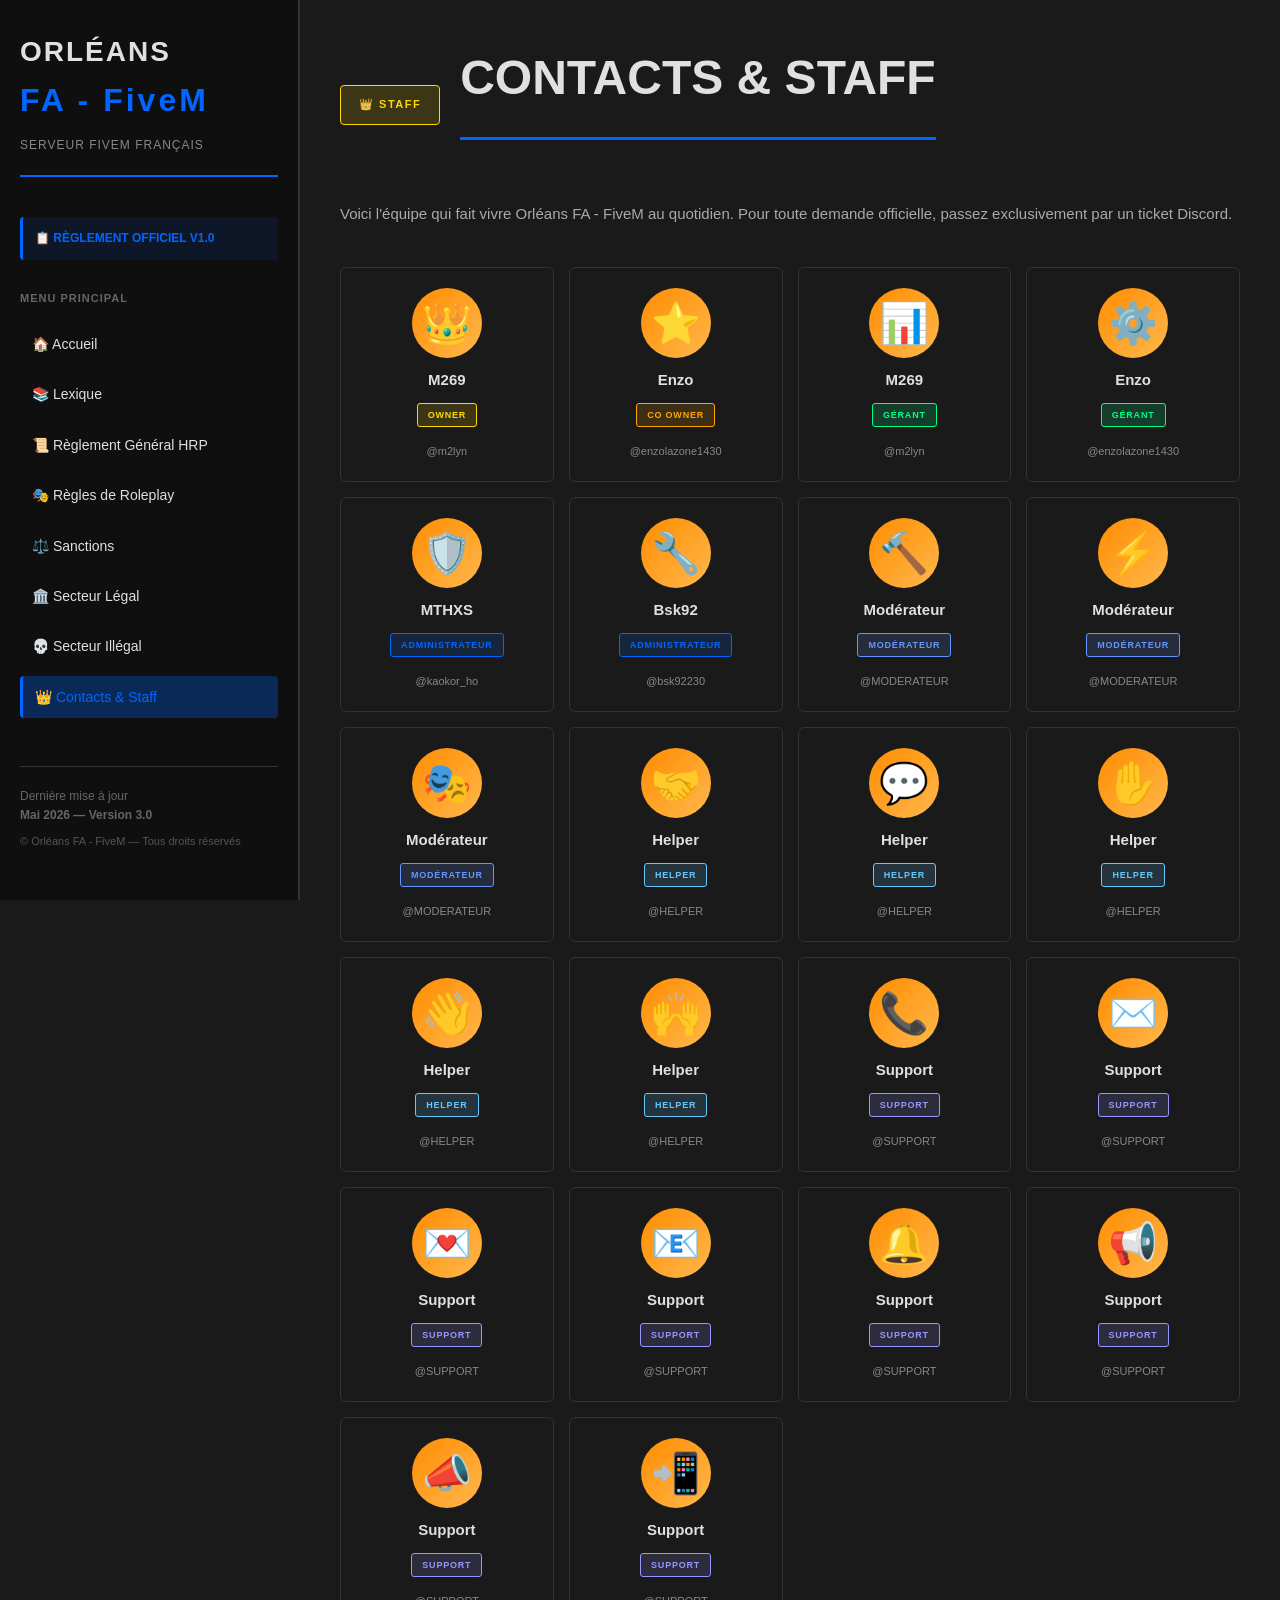
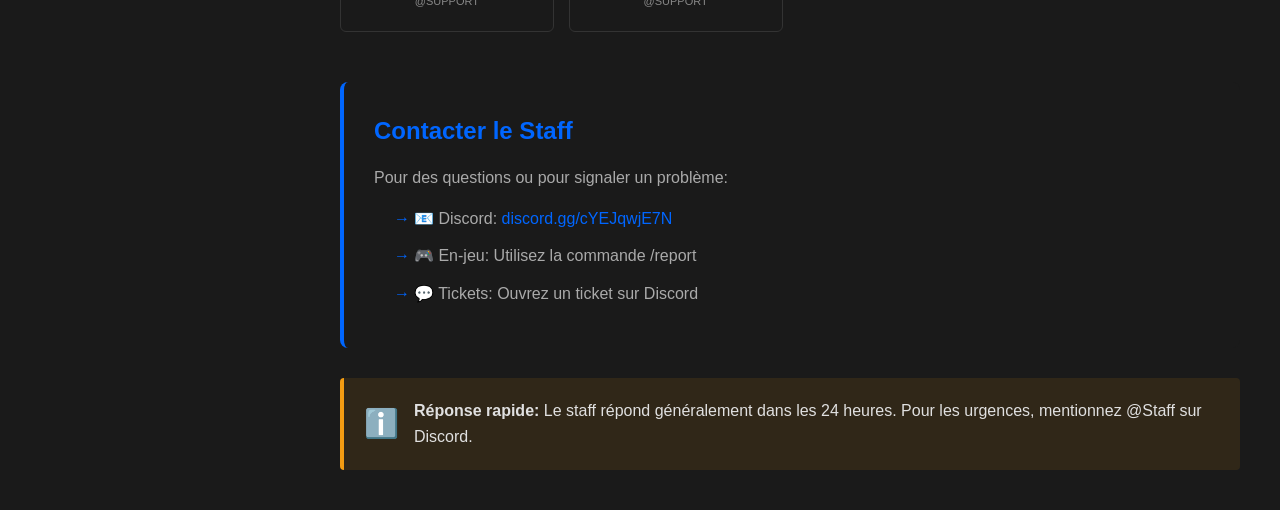
==== pages/contacts-staff.html @ 167b1b42 "Add rotation scroll progress and first-load only animation" ====
<!DOCTYPE html>
<html lang="fr">
<head>
    <meta charset="UTF-8">
    <meta name="viewport" content="width=device-width, initial-scale=1.0">
    <title>Équipe Staff - Orléans FA - FiveM</title>
    <link rel="stylesheet" href="../styles.css">
    <link rel="stylesheet" href="../staff-styles.css">
</head>
<body>
    <div class="loader-container" id="loaderContainer">
        <div class="loader">
            <div class="loader-text">ORLÉANS FA - FIVEM</div>
            <div class="loader-bar"></div>
        </div>
    </div>

    <div class="scroll-progress" id="scrollProgress"></div>

    <div class="container">
        <aside class="sidebar">
            <div class="logo-section">
                <h1>ORLÉANS</h1>
                <h2>FA - FiveM</h2>
                <p class="subtitle">SERVEUR FIVEM FRANÇAIS</p>
            </div>

            <div class="version-info">
                <p class="version-title">📋 RÈGLEMENT OFFICIEL V1.0</p>
            </div>

            <nav class="menu-principal">
                <h3>MENU PRINCIPAL</h3>
                <ul>
                    <li><a href="../index.html" class="nav-link">🏠 Accueil</a></li>
                    <li><a href="lexique.html" class="nav-link">📚 Lexique</a></li>
                    <li><a href="reglement-general.html" class="nav-link">📜 Règlement Général HRP</a></li>
                    <li><a href="regles-roleplay.html" class="nav-link">🎭 Règles de Roleplay</a></li>
                    <li><a href="sanctions.html" class="nav-link">⚖️ Sanctions</a></li>
                    <li><a href="secteur-legal.html" class="nav-link">🏛️ Secteur Légal</a></li>
                    <li><a href="secteur-illegal.html" class="nav-link">💀 Secteur Illégal</a></li>
                    <li><a href="contacts-staff.html" class="nav-link active">👑 Contacts & Staff</a></li>
                </ul>
            </nav>

            <div class="footer-sidebar">
                <p>Dernière mise à jour<br><strong>Mai 2026 — Version 3.0</strong></p>
                <p class="copyright">© Orléans FA - FiveM — Tous droits réservés</p>
            </div>
        </aside>

        <div class="mobile-menu-toggle" id="mobileMenuToggle">
            <span></span>
            <span></span>
            <span></span>
        </div>

        <main class="main-content">
            <div class="page-content staff-page">
                <div class="staff-header">
                    <div class="staff-badge">👑 STAFF</div>
                    <h1 class="page-title">CONTACTS & STAFF</h1>
                </div>

                <p class="staff-intro">Voici l'équipe qui fait vivre Orléans FA - FiveM au quotidien. Pour toute demande officielle, passez exclusivement par un ticket Discord.</p>

                <!-- ALL STAFF GRID -->
                <div class="staff-grid">
                    <!-- OWNER -->
                    <div class="staff-card" data-role="Owner">
                        <div class="staff-card-hover-bar"></div>
                        <div class="staff-avatar">👑</div>
                        <h3 class="staff-name">M269</h3>
                        <div class="staff-role owner">Owner</div>
                        <p class="staff-discord">@m2lyn</p>
                    </div>

                    <!-- CO-OWNER -->
                    <div class="staff-card" data-role="Co Owner">
                        <div class="staff-card-hover-bar"></div>
                        <div class="staff-avatar">⭐</div>
                        <h3 class="staff-name">Enzo</h3>
                        <div class="staff-role co-owner">Co Owner</div>
                        <p class="staff-discord">@enzolazone1430</p>
                    </div>

                    <!-- GÉRANTS -->
                    <div class="staff-card" data-role="Gérant">
                        <div class="staff-card-hover-bar"></div>
                        <div class="staff-avatar">📊</div>
                        <h3 class="staff-name">M269</h3>
                        <div class="staff-role gerant">Gérant</div>
                        <p class="staff-discord">@m2lyn</p>
                    </div>

                    <div class="staff-card" data-role="Gérant">
                        <div class="staff-card-hover-bar"></div>
                        <div class="staff-avatar">⚙️</div>
                        <h3 class="staff-name">Enzo</h3>
                        <div class="staff-role gerant">Gérant</div>
                        <p class="staff-discord">@enzolazone1430</p>
                    </div>

                    <!-- ADMINISTRATEURS -->
                    <div class="staff-card" data-role="Administrateur">
                        <div class="staff-card-hover-bar"></div>
                        <div class="staff-avatar">🛡️</div>
                        <h3 class="staff-name">MTHXS</h3>
                        <div class="staff-role admin">Administrateur</div>
                        <p class="staff-discord">@kaokor_ho</p>
                    </div>

                    <div class="staff-card" data-role="Administrateur">
                        <div class="staff-card-hover-bar"></div>
                        <div class="staff-avatar">🔧</div>
                        <h3 class="staff-name">Bsk92</h3>
                        <div class="staff-role admin">Administrateur</div>
                        <p class="staff-discord">@bsk92230</p>
                    </div>

                    <!-- MODÉRATEURS -->
                    <div class="staff-card" data-role="Modérateur">
                        <div class="staff-card-hover-bar"></div>
                        <div class="staff-avatar">🔨</div>
                        <h3 class="staff-name">Modérateur</h3>
                        <div class="staff-role moderator">Modérateur</div>
                        <p class="staff-discord">@MODERATEUR</p>
                    </div>

                    <div class="staff-card" data-role="Modérateur">
                        <div class="staff-card-hover-bar"></div>
                        <div class="staff-avatar">⚡</div>
                        <h3 class="staff-name">Modérateur</h3>
                        <div class="staff-role moderator">Modérateur</div>
                        <p class="staff-discord">@MODERATEUR</p>
                    </div>

                    <div class="staff-card" data-role="Modérateur">
                        <div class="staff-card-hover-bar"></div>
                        <div class="staff-avatar">🎭</div>
                        <h3 class="staff-name">Modérateur</h3>
                        <div class="staff-role moderator">Modérateur</div>
                        <p class="staff-discord">@MODERATEUR</p>
                    </div>

                    <!-- HELPERS -->
                    <div class="staff-card" data-role="Helper">
                        <div class="staff-card-hover-bar"></div>
                        <div class="staff-avatar">🤝</div>
                        <h3 class="staff-name">Helper</h3>
                        <div class="staff-role helper">Helper</div>
                        <p class="staff-discord">@HELPER</p>
                    </div>

                    <div class="staff-card" data-role="Helper">
                        <div class="staff-card-hover-bar"></div>
                        <div class="staff-avatar">💬</div>
                        <h3 class="staff-name">Helper</h3>
                        <div class="staff-role helper">Helper</div>
                        <p class="staff-discord">@HELPER</p>
                    </div>

                    <div class="staff-card" data-role="Helper">
                        <div class="staff-card-hover-bar"></div>
                        <div class="staff-avatar">✋</div>
                        <h3 class="staff-name">Helper</h3>
                        <div class="staff-role helper">Helper</div>
                        <p class="staff-discord">@HELPER</p>
                    </div>

                    <div class="staff-card" data-role="Helper">
                        <div class="staff-card-hover-bar"></div>
                        <div class="staff-avatar">👋</div>
                        <h3 class="staff-name">Helper</h3>
                        <div class="staff-role helper">Helper</div>
                        <p class="staff-discord">@HELPER</p>
                    </div>

                    <div class="staff-card" data-role="Helper">
                        <div class="staff-card-hover-bar"></div>
                        <div class="staff-avatar">🙌</div>
                        <h3 class="staff-name">Helper</h3>
                        <div class="staff-role helper">Helper</div>
                        <p class="staff-discord">@HELPER</p>
                    </div>

                    <!-- SUPPORT -->
                    <div class="staff-card" data-role="Support">
                        <div class="staff-card-hover-bar"></div>
                        <div class="staff-avatar">📞</div>
                        <h3 class="staff-name">Support</h3>
                        <div class="staff-role support">Support</div>
                        <p class="staff-discord">@SUPPORT</p>
                    </div>

                    <div class="staff-card" data-role="Support">
                        <div class="staff-card-hover-bar"></div>
                        <div class="staff-avatar">✉️</div>
                        <h3 class="staff-name">Support</h3>
                        <div class="staff-role support">Support</div>
                        <p class="staff-discord">@SUPPORT</p>
                    </div>

                    <div class="staff-card" data-role="Support">
                        <div class="staff-card-hover-bar"></div>
                        <div class="staff-avatar">💌</div>
                        <h3 class="staff-name">Support</h3>
                        <div class="staff-role support">Support</div>
                        <p class="staff-discord">@SUPPORT</p>
                    </div>

                    <div class="staff-card" data-role="Support">
                        <div class="staff-card-hover-bar"></div>
                        <div class="staff-avatar">📧</div>
                        <h3 class="staff-name">Support</h3>
                        <div class="staff-role support">Support</div>
                        <p class="staff-discord">@SUPPORT</p>
                    </div>

                    <div class="staff-card" data-role="Support">
                        <div class="staff-card-hover-bar"></div>
                        <div class="staff-avatar">🔔</div>
                        <h3 class="staff-name">Support</h3>
                        <div class="staff-role support">Support</div>
                        <p class="staff-discord">@SUPPORT</p>
                    </div>

                    <div class="staff-card" data-role="Support">
                        <div class="staff-card-hover-bar"></div>
                        <div class="staff-avatar">📢</div>
                        <h3 class="staff-name">Support</h3>
                        <div class="staff-role support">Support</div>
                        <p class="staff-discord">@SUPPORT</p>
                    </div>

                    <div class="staff-card" data-role="Support">
                        <div class="staff-card-hover-bar"></div>
                        <div class="staff-avatar">📣</div>
                        <h3 class="staff-name">Support</h3>
                        <div class="staff-role support">Support</div>
                        <p class="staff-discord">@SUPPORT</p>
                    </div>

                    <div class="staff-card" data-role="Support">
                        <div class="staff-card-hover-bar"></div>
                        <div class="staff-avatar">📲</div>
                        <h3 class="staff-name">Support</h3>
                        <div class="staff-role support">Support</div>
                        <p class="staff-discord">@SUPPORT</p>
                    </div>
                </div>

                <!-- CONTACT INFO -->
                <div class="contact-section">
                    <h2>Contacter le Staff</h2>
                    <p>Pour des questions ou pour signaler un problème:</p>
                    <ul>
                        <li>📧 Discord: <a href="https://discord.gg/cYEJqwjE7N" target="_blank" style="color: #0066FF; text-decoration: none;">discord.gg/cYEJqwjE7N</a></li>
                        <li>🎮 En-jeu: Utilisez la commande /report</li>
                        <li>💬 Tickets: Ouvrez un ticket sur Discord</li>
                    </ul>
                </div>

                <div class="alert-banner">
                    <span class="alert-icon">ℹ️</span>
                    <p><strong>Réponse rapide:</strong> Le staff répond généralement dans les 24 heures. Pour les urgences, mentionnez @Staff sur Discord.</p>
                </div>
            </div>
        </main>
    </div>

    <script src="../script.js"></script>
    <script src="../staff-script.js"></script>
</body>
</html>
---- styles.css ----
* {
    margin: 0;
    padding: 0;
    box-sizing: border-box;
}

:root {
    --primary-color: #0066FF;
    --secondary-color: #1a1a1a;
    --text-light: #e0e0e0;
    --text-dark: #1a1a1a;
    --accent-color: #0080FF;
    --border-color: #333;
    --success: #27ae60;
    --danger: #e74c3c;
    --warning: #f39c12;
}

body {
    font-family: 'Segoe UI', Tahoma, Geneva, Verdana, sans-serif;
    background-color: var(--secondary-color);
    color: var(--text-light);
    line-height: 1.6;
}

/* === LOADER SCREEN === */
.loader-container {
    position: fixed;
    top: 0;
    left: 0;
    width: 100%;
    height: 100%;
    background: linear-gradient(135deg, #0f0f0f 0%, #1a1a1a 100%);
    display: flex;
    justify-content: center;
    align-items: center;
    z-index: 9999;
    animation: fadeOut 0.5s ease-in-out 2.5s forwards;
    padding: 20px;
}

@keyframes fadeOut {
    from {
        opacity: 1;
        visibility: visible;
    }
    to {
        opacity: 0;
        visibility: hidden;
    }
}

.loader {
    text-align: center;
    max-width: 90vw;
}

.loader-text {
    font-size: clamp(32px, 8vw, 48px);
    font-weight: 900;
    letter-spacing: 3px;
    margin-bottom: 30px;
    background: linear-gradient(90deg, #0066FF, #0080FF);
    -webkit-background-clip: text;
    -webkit-text-fill-color: transparent;
    background-clip: text;
    animation: pulse 1.5s ease-in-out infinite;
}

@keyframes pulse {
    0%, 100% {
        opacity: 1;
        transform: scale(1);
    }
    50% {
        opacity: 0.8;
        transform: scale(1.05);
    }
}

.loader-bar {
    width: 80vw;
    max-width: 300px;
    height: 4px;
    background-color: #333;
    border-radius: 2px;
    overflow: hidden;
    margin: 0 auto;
}

.loader-bar::after {
    content: '';
    display: block;
    height: 100%;
    background: linear-gradient(90deg, transparent, #0066FF, transparent);
    width: 100%;
    animation: loading 2s infinite;
}

@keyframes loading {
    0% {
        transform: translateX(-100%);
    }
    100% {
        transform: translateX(100%);
    }
}

/* === SCROLL PROGRESS BAR TOP LEFT === */
.scroll-progress {
    position: fixed;
    top: 0;
    left: 0;
    width: 0%;
    height: 4px;
    background: linear-gradient(90deg, #0066FF, #0080FF);
    z-index: 9998;
    transition: width 0.1s ease-out;
}

/* Layout Principal */
.container {
    display: flex;
    min-height: 100vh;
}

/* Mobile Menu Toggle */
.mobile-menu-toggle {
    display: none;
    flex-direction: column;
    justify-content: center;
    align-items: center;
    position: fixed;
    top: 20px;
    right: 20px;
    width: 45px;
    height: 45px;
    background-color: rgba(0, 102, 255, 0.15);
    border: 2px solid #0066FF;
    border-radius: 6px;
    cursor: pointer;
    z-index: 150;
    gap: 6px;
}

.mobile-menu-toggle span {
    width: 20px;
    height: 2px;
    background-color: #0066FF;
    border-radius: 1px;
    transition: all 0.3s ease;
    position: absolute;
}

.mobile-menu-toggle span:nth-child(1) {
    top: 12px;
}

.mobile-menu-toggle span:nth-child(2) {
    top: 21px;
}

.mobile-menu-toggle span:nth-child(3) {
    top: 30px;
}

/* État normal - 3 traits */
.mobile-menu-toggle:not(.active) span:nth-child(1) {
    width: 20px;
    transform: rotate(0deg);
    opacity: 1;
}

.mobile-menu-toggle:not(.active) span:nth-child(2) {
    width: 20px;
    transform: rotate(0deg);
    opacity: 1;
}

.mobile-menu-toggle:not(.active) span:nth-child(3) {
    width: 20px;
    transform: rotate(0deg);
    opacity: 1;
}

/* État actif - Croix (X) */
.mobile-menu-toggle.active span:nth-child(1) {
    width: 24px;
    transform: rotate(45deg) translate(0, 8px);
    top: 50%;
    left: 50%;
    margin-left: -12px;
    margin-top: -1px;
}

.mobile-menu-toggle.active span:nth-child(2) {
    opacity: 0;
    width: 0;
}

.mobile-menu-toggle.active span:nth-child(3) {
    width: 24px;
    transform: rotate(-45deg) translate(0, -8px);
    top: 50%;
    left: 50%;
    margin-left: -12px;
    margin-top: -1px;
}

/* Sidebar */
.sidebar {
    width: 300px;
    background-color: #0f0f0f;
    padding: 30px 20px;
    border-right: 2px solid var(--border-color);
    position: fixed;
    height: 100vh;
    overflow-y: auto;
    z-index: 100;
}

.logo-section {
    margin-bottom: 40px;
    padding-bottom: 20px;
    border-bottom: 2px solid var(--primary-color);
}

.logo-section h1 {
    font-size: 28px;
    color: var(--text-light);
    letter-spacing: 2px;
    font-weight: 700;
}

.logo-section h2 {
    font-size: 32px;
    color: var(--primary-color);
    letter-spacing: 3px;
    font-weight: 900;
    margin-bottom: 10px;
}

.subtitle {
    font-size: 12px;
    color: #888;
    letter-spacing: 1px;
    text-transform: uppercase;
}

.version-info {
    background-color: rgba(0, 102, 255, 0.1);
    padding: 12px;
    border-left: 3px solid var(--primary-color);
    margin-bottom: 30px;
    border-radius: 4px;
}

.version-title {
    font-size: 12px;
    color: var(--primary-color);
    font-weight: 600;
}

.menu-principal h3 {
    font-size: 11px;
    color: #666;
    letter-spacing: 1px;
    text-transform: uppercase;
    margin-bottom: 15px;
    margin-top: 30px;
}

.menu-principal ul {
    list-style: none;
    display: grid;
    grid-auto-flow: row;
}

.menu-principal li {
    margin-bottom: 8px;
    display: grid;
}

/* Force l'ordre du menu - Solution définitive */
.menu-principal li:nth-child(1) { order: 1; }  /* Accueil */
.menu-principal li:nth-child(2) { order: 2; }  /* Lexique */
.menu-principal li:nth-child(3) { order: 3; }  /* Règlement Général */
.menu-principal li:nth-child(4) { order: 4; }  /* Règles de Roleplay */
.menu-principal li:nth-child(5) { order: 5; }  /* Sanctions */
.menu-principal li:nth-child(6) { order: 6; }  /* Secteur Légal */
.menu-principal li:nth-child(7) { order: 7; }  /* Secteur Illégal */
.menu-principal li:nth-child(8) { order: 8; }  /* Contacts & Staff */

.nav-link {
    display: flex;
    align-items: center;
    padding: 10px 12px;
    color: var(--text-light);
    text-decoration: none;
    border-radius: 4px;
    transition: all 0.3s ease;
    font-size: 14px;
}

.nav-link:hover {
    background-color: rgba(0, 102, 255, 0.2);
    color: var(--primary-color);
    padding-left: 16px;
}

.nav-link.active {
    background-color: rgba(0, 102, 255, 0.3);
    color: var(--primary-color);
    border-left: 3px solid var(--primary-color);
    padding-left: 12px;
}

.footer-sidebar {
    margin-top: 40px;
    padding-top: 20px;
    border-top: 1px solid var(--border-color);
    font-size: 12px;
    color: #666;
}

.footer-sidebar p {
    margin-bottom: 8px;
}

.copyright {
    font-size: 11px;
    color: #555;
}

/* Main Content */
.main-content {
    margin-left: 300px;
    flex: 1;
    padding: 0;
}

/* Header Banner */
.header-banner {
    background: linear-gradient(135deg, #0f0f0f 0%, #1a1a1a 100%);
    border-bottom: 2px solid var(--primary-color);
    padding: 60px 40px;
    position: relative;
    overflow: hidden;
}

.header-banner::before {
    content: '';
    position: absolute;
    top: 0;
    left: 0;
    right: 0;
    bottom: 0;
    background: radial-gradient(circle at 20% 50%, rgba(0, 102, 255, 0.1) 0%, transparent 50%);
    pointer-events: none;
}

.banner-content {
    position: relative;
    z-index: 1;
}

.banner-subtitle {
    color: var(--primary-color);
    font-size: 14px;
    letter-spacing: 2px;
    text-transform: uppercase;
    margin-bottom: 15px;
    font-weight: 600;
}

.banner-title {
    font-size: 64px;
    font-weight: 900;
    color: var(--text-light);
    letter-spacing: 3px;
    line-height: 1.1;
    margin-bottom: 40px;
}

.banner-title .highlight {
    color: var(--primary-color);
    display: block;
}

.stats {
    display: grid;
    grid-template-columns: repeat(4, 1fr);
    gap: 20px;
    margin-top: 30px;
}

.stat-box {
    background-color: rgba(0, 102, 255, 0.1);
    padding: 20px;
    border-left: 3px solid var(--primary-color);
    border-radius: 4px;
    text-align: center;
}

.stat-number {
    display: block;
    font-size: 32px;
    font-weight: 900;
    color: var(--primary-color);
    margin-bottom: 8px;
}

.stat-label {
    display: block;
    font-size: 12px;
    color: #888;
    letter-spacing: 1px;
    text-transform: uppercase;
}

/* Welcome Section */
.welcome-section {
    padding: 40px;
    background-color: #1a1a1a;
}

.welcome-section h2 {
    font-size: 28px;
    margin-bottom: 20px;
    color: var(--text-light);
}

.welcome-section p {
    font-size: 16px;
    color: #aaa;
    margin-bottom: 20px;
    line-height: 1.8;
}

.alert-banner {
    background-color: rgba(243, 156, 18, 0.1);
    border-left: 4px solid var(--warning);
    padding: 20px;
    border-radius: 4px;
    display: flex;
    align-items: center;
    gap: 15px;
}

.alert-icon {
    font-size: 28px;
}

.alert-banner p {
    margin: 0;
}

/* Quick Access Cards */
.quick-access {
    padding: 40px;
    background-color: #0f0f0f;
}

.quick-access h2 {
    font-size: 28px;
    margin-bottom: 30px;
    color: var(--text-light);
}

.quick-cards {
    display: grid;
    grid-template-columns: repeat(auto-fit, minmax(250px, 1fr));
    gap: 20px;
}

.quick-card {
    background-color: #1a1a1a;
    border: 2px solid var(--border-color);
    padding: 30px;
    border-radius: 8px;
    text-decoration: none;
    transition: all 0.3s ease;
    text-align: center;
}

.quick-card:hover {
    background-color: #252525;
    border-color: var(--primary-color);
    transform: translateY(-5px);
}

.card-icon {
    font-size: 48px;
    display: block;
    margin-bottom: 15px;
}

.quick-card h3 {
    font-size: 18px;
    margin-bottom: 10px;
    color: var(--text-light);
}

.quick-card p {
    font-size: 14px;
    color: #888;
}

/* Pages générales */
.page-content {
    padding: 40px;
}

.page-title {
    font-size: 48px;
    margin-bottom: 30px;
    color: var(--text-light);
    border-bottom: 3px solid var(--primary-color);
    padding-bottom: 20px;
}

.section {
    margin-bottom: 40px;
    background-color: #1a1a1a;
    padding: 30px;
    border-radius: 8px;
    border-left: 4px solid var(--primary-color);
}

.section h3 {
    font-size: 22px;
    color: var(--primary-color);
    margin-bottom: 15px;
}

.section p {
    color: #aaa;
    line-height: 1.8;
    margin-bottom: 15px;
}

.section ul {
    list-style: none;
    padding-left: 20px;
}

.section li {
    margin-bottom: 12px;
    color: #aaa;
    padding-left: 20px;
    position: relative;
}

.section li::before {
    content: '→';
    position: absolute;
    left: 0;
    color: var(--primary-color);
    font-weight: bold;
}

/* === ARTICLE CARDS GRID === */
.articles-grid {
    display: grid;
    grid-template-columns: repeat(3, 1fr);
    gap: 20px;
    margin-bottom: 40px;
}

.article-card {
    background-color: #0f0f0f;
    border: 2px solid #333;
    border-left: 4px solid var(--primary-color);
    padding: 25px;
    border-radius: 6px;
    transition: all 0.3s ease;
    position: relative;
    overflow: hidden;
}

.article-card:hover {
    border-color: var(--primary-color);
    box-shadow: 0 0 20px rgba(0, 102, 255, 0.2);
    transform: translateY(-3px);
}

.article-label {
    font-size: 11px;
    color: var(--primary-color);
    letter-spacing: 1.5px;
    text-transform: uppercase;
    font-weight: 700;
    margin-bottom: 12px;
}

.article-title {
    font-size: 18px;
    font-weight: 700;
    color: var(--text-light);
    margin-bottom: 15px;
    line-height: 1.4;
}

.article-content {
    font-size: 14px;
    color: #aaa;
    line-height: 1.7;
    margin-bottom: 20px;
}

.article-list {
    list-style: none;
    padding-left: 20px;
}

.article-list li {
    margin-bottom: 10px;
    color: #999;
    font-size: 13px;
    padding-left: 15px;
    position: relative;
}

.article-list li::before {
    content: '•';
    position: absolute;
    left: 0;
    color: var(--primary-color);
    font-weight: bold;
}

.article-tag {
    display: inline-block;
    padding: 6px 12px;
    background-color: rgba(231, 76, 60, 0.15);
    color: #e74c3c;
    border-radius: 3px;
    font-size: 11px;
    font-weight: 700;
    text-transform: uppercase;
    letter-spacing: 0.8px;
    margin-top: 5px;
}

.article-tag.warning {
    background-color: rgba(243, 156, 18, 0.15);
    color: #f39c12;
}

.article-tag.success {
    background-color: rgba(39, 174, 96, 0.15);
    color: #27ae60;
}

/* === LEXIQUE STYLES === */
.lexique-container {
    display: grid;
    grid-template-columns: 250px 1fr;
    gap: 30px;
    margin-bottom: 40px;
}

.lexique-sidebar {
    background-color: #1a1a1a;
    border: 1px solid #333;
    border-radius: 8px;
    padding: 20px;
    height: fit-content;
    position: sticky;
    top: 20px;
}

.lexique-sidebar h3 {
    font-size: 16px;
    color: #0066FF;
    margin-bottom: 15px;
    text-transform: uppercase;
    letter-spacing: 1px;
}

.lexique-sidebar ul {
    list-style: none;
}

.lexique-sidebar li {
    margin-bottom: 10px;
}

.lexique-sidebar button {
    width: 100%;
    text-align: left;
    background: none;
    border: none;
    padding: 10px;
    color: #aaa;
    cursor: pointer;
    border-radius: 4px;
    font-size: 14px;
    transition: all 0.3s ease;
}

.lexique-sidebar button:hover,
.lexique-sidebar button.active {
    background-color: rgba(0, 102, 255, 0.2);
    color: #0066FF;
}

.lexique-content {
    display: grid;
    gap: 30px;
}

.lexique-section {
    display: none;
    animation: fadeIn 0.3s ease;
}

.lexique-section.active {
    display: block;
}

@keyframes fadeIn {
    from {
        opacity: 0;
        transform: translateY(10px);
    }
    to {
        opacity: 1;
        transform: translateY(0);
    }
}

.lexique-section h2 {
    font-size: 24px;
    color: #0066FF;
    margin-bottom: 20px;
    border-bottom: 2px solid #0066FF;
    padding-bottom: 10px;
}

.lexique-list {
    display: grid;
    gap: 15px;
}

.lex-card {
    background-color: #0a1a3a;
    border: 2px solid #003d99;
    border-radius: 6px;
    padding: 20px;
    transition: all 0.3s ease;
    overflow: hidden;
}

.lex-card:hover {
    border-color: #0066FF;
    box-shadow: 0 0 15px rgba(0, 102, 255, 0.3);
}

.lex-card-header {
    font-weight: 700;
    color: #0066FF;
    font-size: 16px;
    margin-bottom: 12px;
    display: block;
}

.lex-card-body {
    color: #aaa;
}

.lex-desc {
    font-size: 14px;
    line-height: 1.6;
    margin-bottom: 12px;
}

.lex-example {
    font-size: 13px;
    color: #999;
    padding-top: 12px;
    border-top: 1px solid rgba(0, 102, 255, 0.2);
}

.lex-example strong {
    color: #0066FF;
}

/* === STAFF PAGE STYLES === */

.staff-page {
    padding: 40px;
}

.staff-header {
    display: flex;
    align-items: center;
    gap: 20px;
    margin-bottom: 30px;
}

.staff-badge {
    background-color: rgba(255, 215, 0, 0.15);
    border: 1px solid #FFD700;
    color: #FFD700;
    padding: 10px 18px;
    border-radius: 4px;
    font-weight: 700;
    font-size: 11px;
    text-transform: uppercase;
    letter-spacing: 1.5px;
}

.staff-intro {
    color: #aaa;
    margin-bottom: 40px;
    font-size: 15px;
    line-height: 1.8;
}

/* Staff Grid - Petite grille compacte */
.staff-grid {
    display: grid;
    grid-template-columns: repeat(auto-fill, minmax(180px, 1fr));
    gap: 15px;
    margin-bottom: 50px;
}

/* Staff Cards */
.staff-card {
    background-color: #1a1a1a;
    border: 1px solid #333;
    border-radius: 6px;
    padding: 20px 15px;
    text-align: center;
    position: relative;
    transition: all 0.3s ease;
    overflow: hidden;
}

.staff-card:hover {
    border-color: #0066FF;
    background-color: #252525;
    transform: translateY(-2px);
}

/* Hover Bar Animation */
.staff-card-hover-bar {
    position: absolute;
    bottom: 0;
    left: 0;
    width: 0;
    height: 2px;
    background: linear-gradient(90deg, #FFD700, #FFA500, #FFD700);
    animation: none;
    transition: none;
}

.staff-card:hover .staff-card-hover-bar {
    animation: expandBar 0.8s ease-in-out infinite;
}

@keyframes expandBar {
    0% {
        width: 0;
        left: 0;
    }
    50% {
        width: 100%;
        left: 0;
    }
    100% {
        width: 0;
        left: 100%;
    }
}

.staff-avatar {
    font-size: 40px;
    margin-bottom: 10px;
    display: flex;
    align-items: center;
    justify-content: center;
    width: 70px;
    height: 70px;
    border-radius: 50%;
    background: linear-gradient(135deg, #FF8C00, #FFB84D);
    margin-left: auto;
    margin-right: auto;
}

.staff-name {
    font-size: 15px;
    color: #e0e0e0;
    margin: 10px 0 8px 0;
    font-weight: 700;
}

.staff-role {
    display: inline-block;
    padding: 4px 10px;
    border-radius: 3px;
    font-size: 9px;
    font-weight: 700;
    letter-spacing: 0.8px;
    text-transform: uppercase;
    margin-bottom: 8px;
    border: 1px solid;
}

/* Role Colors */
.staff-role.owner {
    background-color: rgba(255, 215, 0, 0.15);
    color: #FFD700;
    border-color: #FFD700;
}

.staff-role.co-owner {
    background-color: rgba(255, 165, 0, 0.15);
    color: #FFA500;
    border-color: #FFA500;
}

.staff-role.gerant {
    background-color: rgba(0, 255, 136, 0.15);
    color: #00FF88;
    border-color: #00FF88;
}

.staff-role.admin {
    background-color: rgba(0, 102, 255, 0.15);
    color: #0066FF;
    border-color: #0066FF;
}

.staff-role.moderator {
    background-color: rgba(100, 150, 255, 0.15);
    color: #6496FF;
    border-color: #6496FF;
}

.staff-role.helper {
    background-color: rgba(100, 200, 255, 0.15);
    color: #64C8FF;
    border-color: #64C8FF;
}

.staff-role.support {
    background-color: rgba(150, 150, 255, 0.15);
    color: #9696FF;
    border-color: #9696FF;
}

.staff-discord {
    color: #888;
    font-size: 11px;
    margin-top: 8px;
}

/* Contact Section */
.contact-section {
    background-color: #1a1a1a;
    padding: 30px;
    border-radius: 8px;
    border-left: 4px solid #0066FF;
    margin-bottom: 30px;
}

.contact-section h2 {
    font-size: 24px;
    color: #0066FF;
    margin-bottom: 15px;
}

.contact-section p {
    color: #aaa;
    margin-bottom: 15px;
}

.contact-section ul {
    list-style: none;
    padding-left: 20px;
}

.contact-section li {
    margin-bottom: 12px;
    color: #aaa;
    padding-left: 20px;
    position: relative;
}

.contact-section li::before {
    content: '→';
    position: absolute;
    left: 0;
    color: #0066FF;
    font-weight: bold;
}

/* Responsive */
@media (max-width: 1024px) {
    .sidebar {
        width: 250px;
    }

    .main-content {
        margin-left: 250px;
    }

    .banner-title {
        font-size: 48px;
    }

    .stats {
        grid-template-columns: repeat(2, 1fr);
    }

    .articles-grid {
        grid-template-columns: repeat(2, 1fr);
    }
}

@media (max-width: 768px) {
    .container {
        flex-direction: column;
    }

    .sidebar {
        width: 100%;
        height: auto;
        position: fixed;
        top: 0;
        left: -100%;
        border-right: none;
        border-bottom: 2px solid var(--border-color);
        padding: 80px 20px 20px 20px;
        transition: left 0.3s ease;
        z-index: 120;
    }

    .sidebar.active {
        left: 0;
    }

    .main-content {
        margin-left: 0;
    }

    .mobile-menu-toggle {
        display: flex;
    }

    .banner-title {
        font-size: 36px;
    }

    .stats {
        grid-template-columns: repeat(2, 1fr);
        gap: 10px;
    }

    .page-content {
        padding: 20px;
    }

    .scroll-progress {
        height: 3px;
    }

    .articles-grid {
        grid-template-columns: 1fr;
    }

    .banner-subtitle {
        font-size: 12px;
    }

    .page-title {
        font-size: 32px;
    }

    .header-banner {
        padding: 40px 20px;
    }

    .welcome-section,
    .quick-access {
        padding: 20px;
    }

    .staff-grid {
        grid-template-columns: repeat(auto-fill, minmax(150px, 1fr));
        gap: 12px;
    }

    .staff-card {
        padding: 15px 10px;
    }

    .staff-avatar {
        width: 60px;
        height: 60px;
        font-size: 32px;
    }

    .staff-name {
        font-size: 13px;
    }

    .staff-page {
        padding: 20px;
    }
}

@media (max-width: 480px) {
    .sidebar {
        padding: 70px 15px 15px 15px;
    }

    .logo-section h1 {
        font-size: 20px;
    }

    .logo-section h2 {
        font-size: 24px;
    }

    .banner-title {
        font-size: 28px;
    }

    .stats {
        grid-template-columns: repeat(2, 1fr);
    }

    .stat-box {
        padding: 15px 10px;
    }

    .stat-number {
        font-size: 24px;
    }

    .stat-label {
        font-size: 10px;
    }

    .quick-cards {
        grid-template-columns: 1fr;
    }

    .staff-grid {
        grid-template-columns: repeat(auto-fill, minmax(120px, 1fr));
    }

    .staff-card {
        padding: 12px 8px;
    }

    .staff-avatar {
        width: 55px;
        height: 55px;
        font-size: 28px;
    }

    .staff-name {
        font-size: 12px;
    }

    .staff-role {
        font-size: 8px;
        padding: 3px 8px;
    }

    .staff-discord {
        font-size: 10px;
    }

    .articles-grid {
        grid-template-columns: 1fr;
    }

    .article-card {
        padding: 20px;
    }

    .article-title {
        font-size: 16px;
    }
}
---- staff-styles.css ----
/* === STAFF PAGE STYLES === */

.staff-page {
    padding: 40px;
}

.staff-header {
    display: flex;
    align-items: center;
    gap: 20px;
    margin-bottom: 30px;
}

.staff-badge {
    background-color: rgba(255, 215, 0, 0.15);
    border: 1px solid #FFD700;
    color: #FFD700;
    padding: 10px 18px;
    border-radius: 4px;
    font-weight: 700;
    font-size: 11px;
    text-transform: uppercase;
    letter-spacing: 1.5px;
}

.staff-intro {
    color: #aaa;
    margin-bottom: 40px;
    font-size: 15px;
    line-height: 1.8;
}

/* Staff Grid - Petite grille compacte */
.staff-grid {
    display: grid;
    grid-template-columns: repeat(auto-fill, minmax(180px, 1fr));
    gap: 15px;
    margin-bottom: 50px;
}

/* Staff Cards */
.staff-card {
    background-color: #1a1a1a;
    border: 1px solid #333;
    border-radius: 6px;
    padding: 20px 15px;
    text-align: center;
    position: relative;
    transition: all 0.3s ease;
    overflow: hidden;
}

.staff-card:hover {
    border-color: #0066FF;
    background-color: #252525;
    transform: translateY(-2px);
}

/* Hover Bar Animation */
.staff-card-hover-bar {
    position: absolute;
    bottom: 0;
    left: 0;
    width: 0;
    height: 2px;
    background: linear-gradient(90deg, #FFD700, #FFA500, #FFD700);
    animation: none;
    transition: none;
}

.staff-card:hover .staff-card-hover-bar {
    animation: expandBar 0.8s ease-in-out infinite;
}

@keyframes expandBar {
    0% {
        width: 0;
        left: 0;
    }
    50% {
        width: 100%;
        left: 0;
    }
    100% {
        width: 0;
        left: 100%;
    }
}

.staff-avatar {
    font-size: 40px;
    margin-bottom: 10px;
    display: flex;
    align-items: center;
    justify-content: center;
    width: 70px;
    height: 70px;
    border-radius: 50%;
    background: linear-gradient(135deg, #FF8C00, #FFB84D);
    margin-left: auto;
    margin-right: auto;
}

.staff-name {
    font-size: 15px;
    color: #e0e0e0;
    margin: 10px 0 8px 0;
    font-weight: 700;
}

.staff-role {
    display: inline-block;
    padding: 4px 10px;
    border-radius: 3px;
    font-size: 9px;
    font-weight: 700;
    letter-spacing: 0.8px;
    text-transform: uppercase;
    margin-bottom: 8px;
    border: 1px solid;
}

/* Role Colors */
.staff-role.owner {
    background-color: rgba(255, 215, 0, 0.15);
    color: #FFD700;
    border-color: #FFD700;
}

.staff-role.co-owner {
    background-color: rgba(255, 165, 0, 0.15);
    color: #FFA500;
    border-color: #FFA500;
}

.staff-role.gerant {
    background-color: rgba(0, 255, 136, 0.15);
    color: #00FF88;
    border-color: #00FF88;
}

.staff-role.admin {
    background-color: rgba(0, 102, 255, 0.15);
    color: #0066FF;
    border-color: #0066FF;
}

.staff-role.moderator {
    background-color: rgba(100, 150, 255, 0.15);
    color: #6496FF;
    border-color: #6496FF;
}

.staff-role.helper {
    background-color: rgba(100, 200, 255, 0.15);
    color: #64C8FF;
    border-color: #64C8FF;
}

.staff-role.support {
    background-color: rgba(150, 150, 255, 0.15);
    color: #9696FF;
    border-color: #9696FF;
}

.staff-discord {
    color: #888;
    font-size: 11px;
    margin-top: 8px;
}

/* Contact Section */
.contact-section {
    background-color: #1a1a1a;
    padding: 30px;
    border-radius: 8px;
    border-left: 4px solid #0066FF;
    margin-bottom: 30px;
}

.contact-section h2 {
    font-size: 24px;
    color: #0066FF;
    margin-bottom: 15px;
}

.contact-section p {
    color: #aaa;
    margin-bottom: 15px;
}

.contact-section ul {
    list-style: none;
    padding-left: 20px;
}

.contact-section li {
    margin-bottom: 12px;
    color: #aaa;
    padding-left: 20px;
    position: relative;
}

.contact-section li::before {
    content: '→';
    position: absolute;
    left: 0;
    color: #0066FF;
    font-weight: bold;
}

/* Responsive */
@media (max-width: 768px) {
    .staff-header {
        flex-direction: column;
        align-items: flex-start;
    }

    .staff-grid {
        grid-template-columns: repeat(auto-fill, minmax(150px, 1fr));
        gap: 12px;
    }

    .staff-card {
        padding: 15px 10px;
    }

    .staff-avatar {
        width: 60px;
        height: 60px;
        font-size: 32px;
    }

    .staff-name {
        font-size: 13px;
    }

    .staff-page {
        padding: 20px;
    }
}
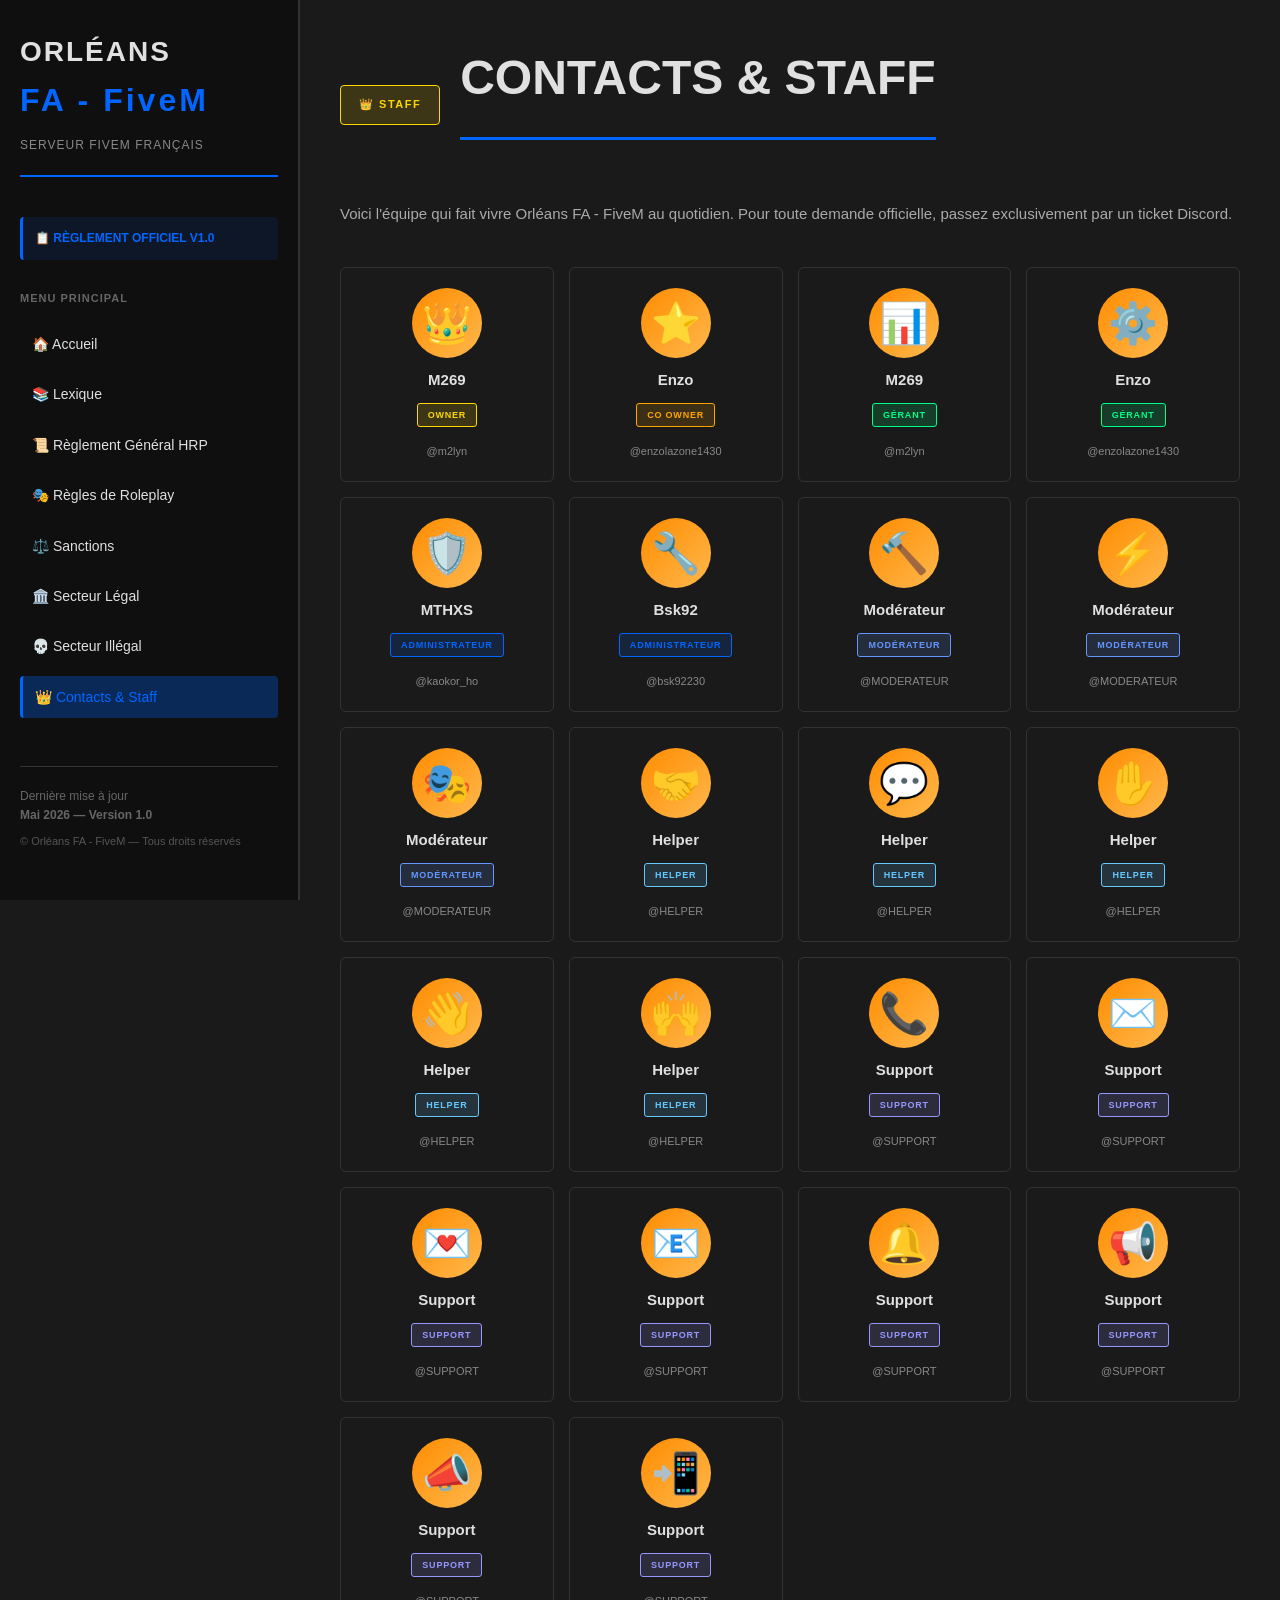
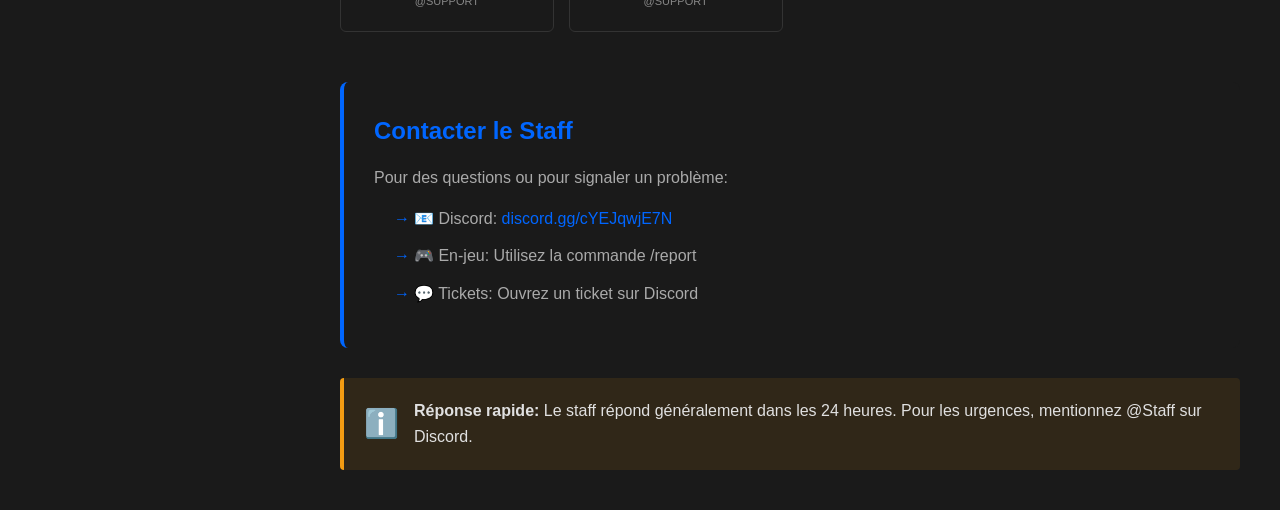
==== commit 1c5eb4d3: "Add rotation scroll progress and first-load only animation" ====
--- a/pages/contacts-staff.html
+++ b/pages/contacts-staff.html
@@ -44,7 +44,7 @@
             </nav>
 
             <div class="footer-sidebar">
-                <p>Dernière mise à jour<br><strong>Mai 2026 — Version 3.0</strong></p>
+                <p>Dernière mise à jour<br><strong>Mai 2026 — Version 1.0</strong></p>
                 <p class="copyright">© Orléans FA - FiveM — Tous droits réservés</p>
             </div>
         </aside>
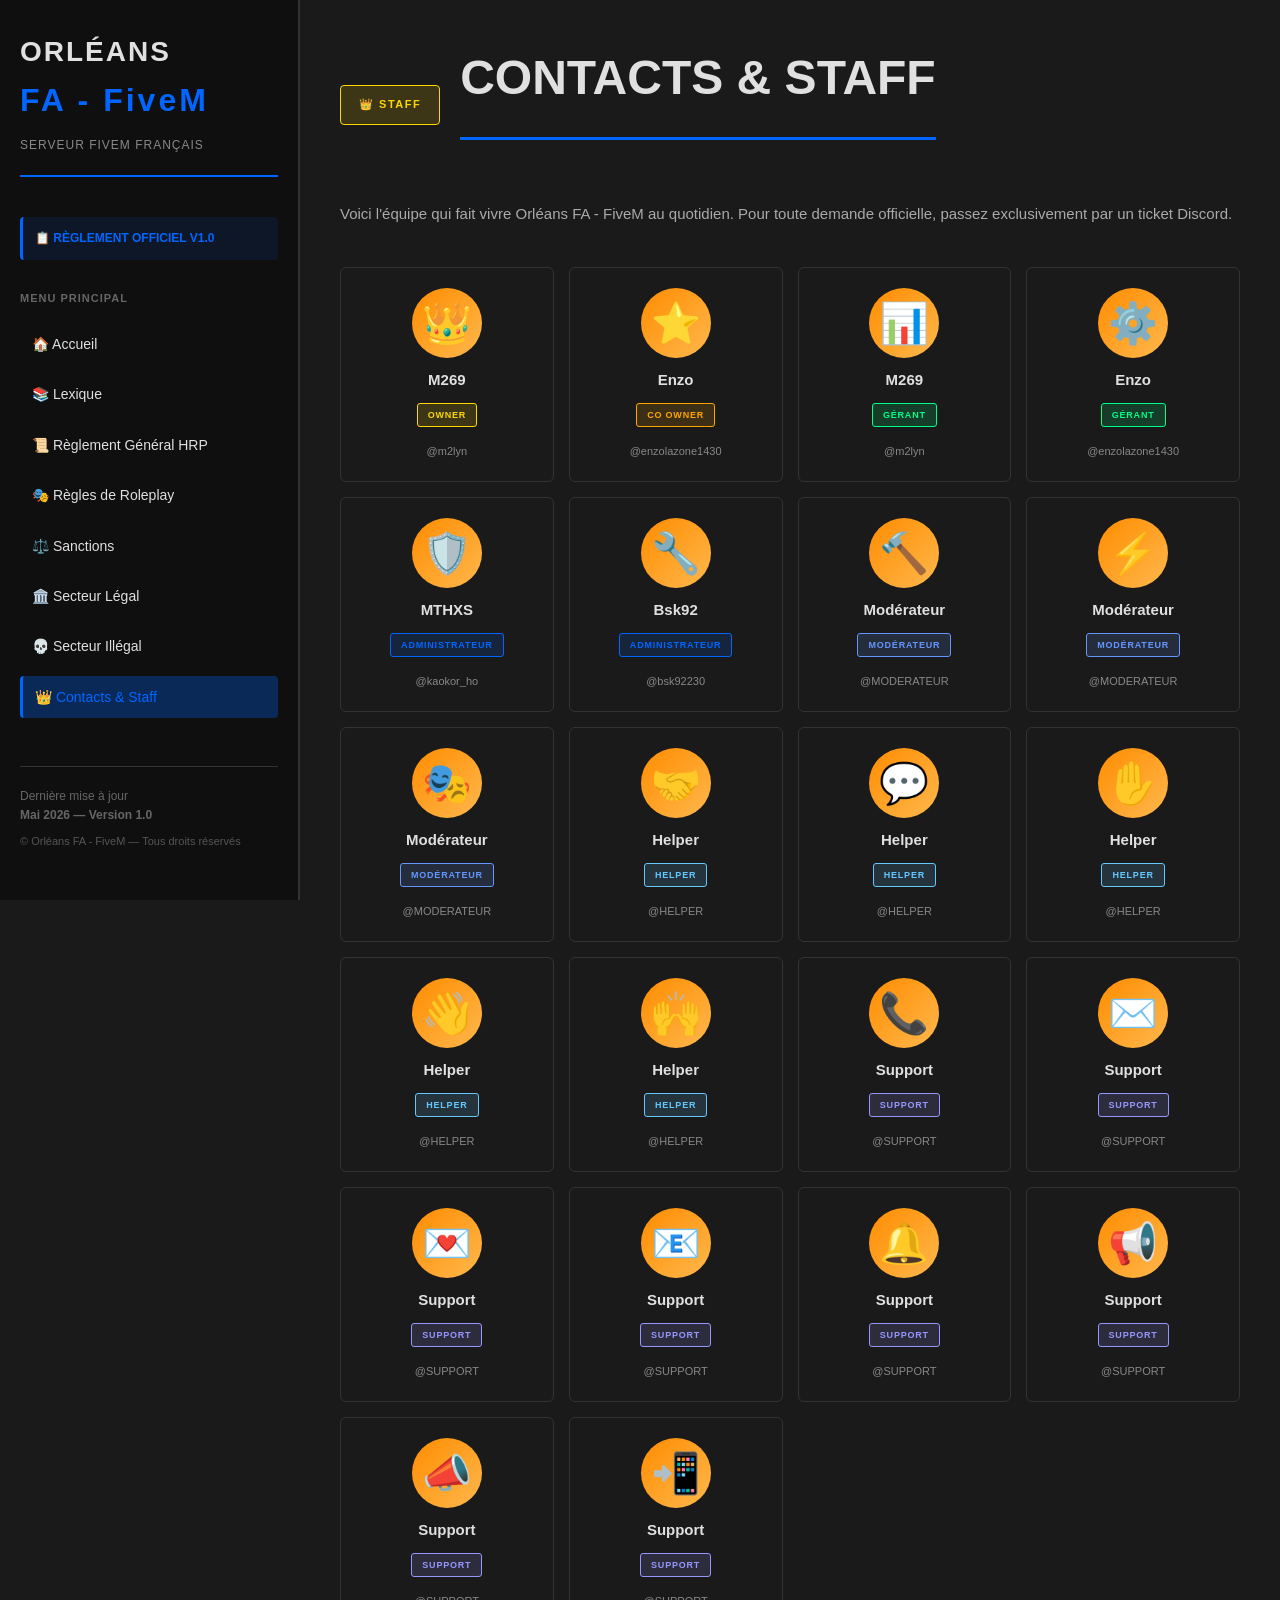
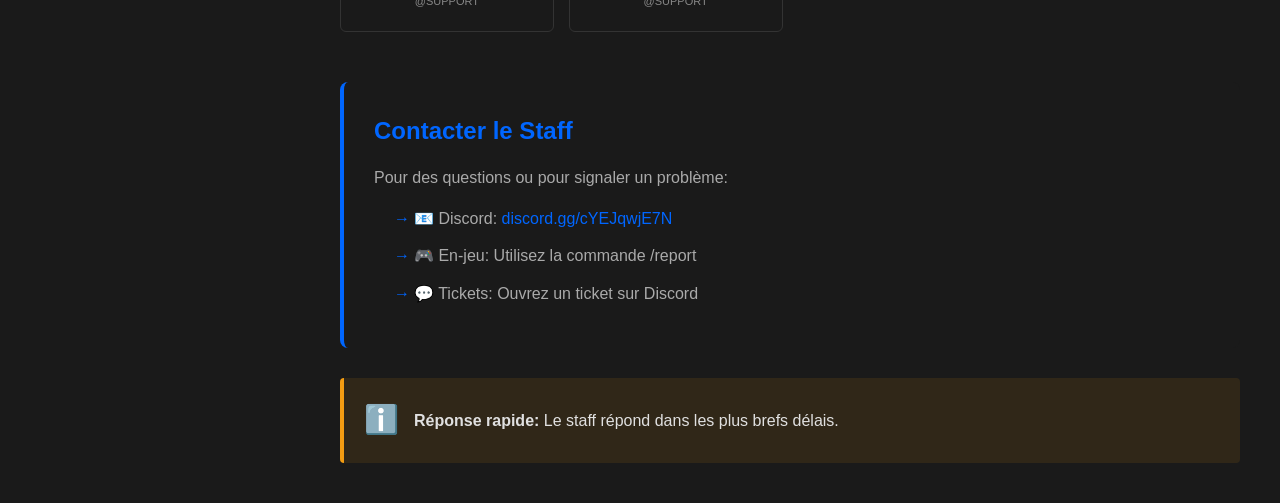
==== commit 191032b5: "Add rotation scroll progress and first-load only animation" ====
--- a/pages/contacts-staff.html
+++ b/pages/contacts-staff.html
@@ -263,7 +263,7 @@
 
                 <div class="alert-banner">
                     <span class="alert-icon">ℹ️</span>
-                    <p><strong>Réponse rapide:</strong> Le staff répond généralement dans les 24 heures. Pour les urgences, mentionnez @Staff sur Discord.</p>
+                    <p><strong>Réponse rapide:</strong> Le staff répond dans les plus brefs délais.</p>
                 </div>
             </div>
         </main>
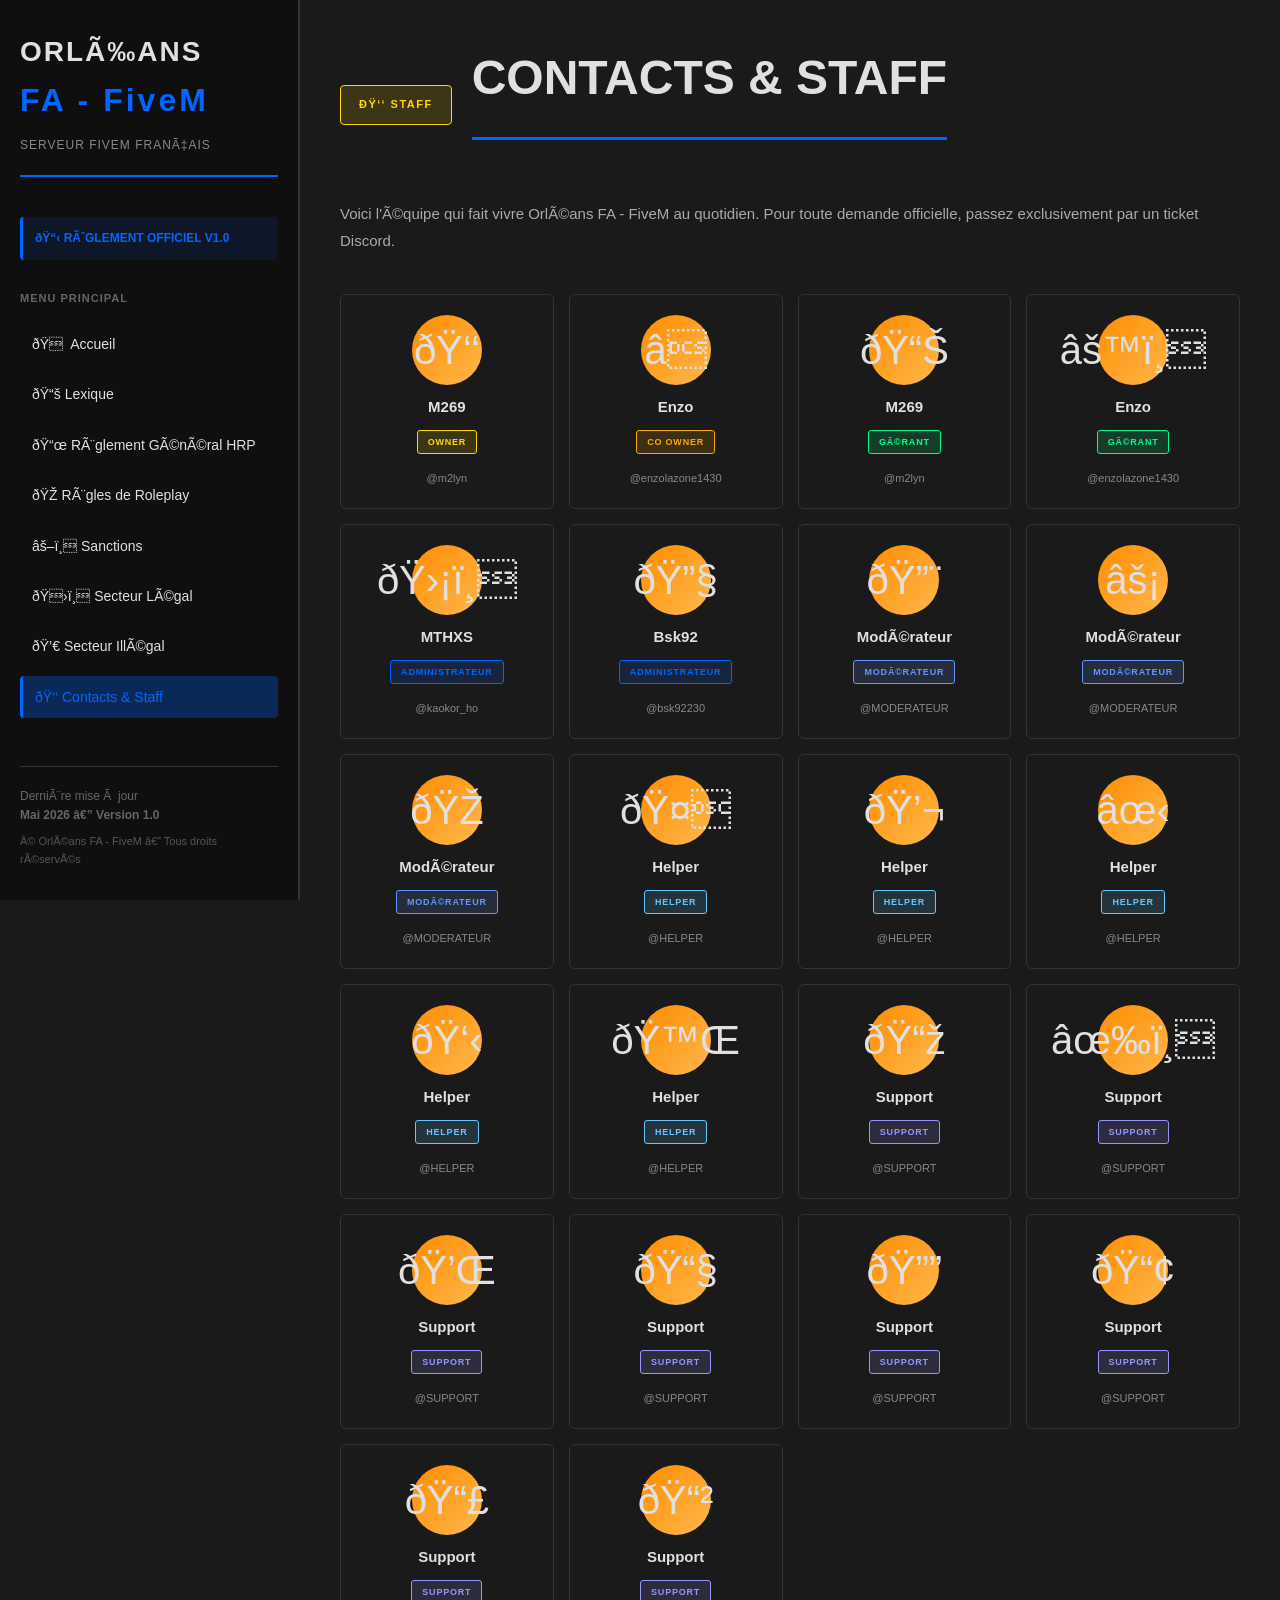
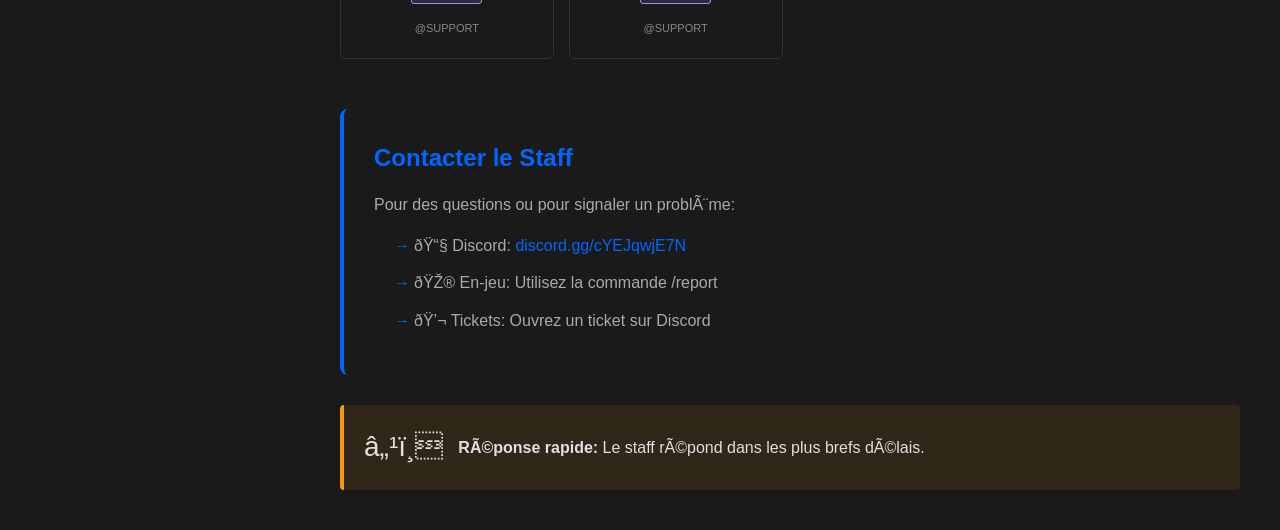
==== commit 9274c91e: "Add rotation scroll progress and first-load only animation" ====
--- a/pages/contacts-staff.html
+++ b/pages/contacts-staff.html
@@ -1,51 +1,53 @@
-<!DOCTYPE html>
+﻿<!DOCTYPE html>
 <html lang="fr">
 <head>
     <meta charset="UTF-8">
     <meta name="viewport" content="width=device-width, initial-scale=1.0">
-    <title>Équipe Staff - Orléans FA - FiveM</title>
+    <title>Ã‰quipe Staff - OrlÃ©ans FA - FiveM</title>
     <link rel="stylesheet" href="../styles.css">
     <link rel="stylesheet" href="../staff-styles.css">
 </head>
 <body>
     <div class="loader-container" id="loaderContainer">
         <div class="loader">
-            <div class="loader-text">ORLÉANS FA - FIVEM</div>
+            <div class="loader-text">ORLÃ‰ANS FA - FIVEM</div>
             <div class="loader-bar"></div>
         </div>
     </div>
 
     <div class="scroll-progress" id="scrollProgress"></div>
 
+    <button id="scrollToTopBtn"></button>
+
     <div class="container">
         <aside class="sidebar">
             <div class="logo-section">
-                <h1>ORLÉANS</h1>
+                <h1>ORLÃ‰ANS</h1>
                 <h2>FA - FiveM</h2>
-                <p class="subtitle">SERVEUR FIVEM FRANÇAIS</p>
+                <p class="subtitle">SERVEUR FIVEM FRANÃ‡AIS</p>
             </div>
 
             <div class="version-info">
-                <p class="version-title">📋 RÈGLEMENT OFFICIEL V1.0</p>
+                <p class="version-title">ðŸ“‹ RÃˆGLEMENT OFFICIEL V1.0</p>
             </div>
 
             <nav class="menu-principal">
                 <h3>MENU PRINCIPAL</h3>
                 <ul>
-                    <li><a href="../index.html" class="nav-link">🏠 Accueil</a></li>
-                    <li><a href="lexique.html" class="nav-link">📚 Lexique</a></li>
-                    <li><a href="reglement-general.html" class="nav-link">📜 Règlement Général HRP</a></li>
-                    <li><a href="regles-roleplay.html" class="nav-link">🎭 Règles de Roleplay</a></li>
-                    <li><a href="sanctions.html" class="nav-link">⚖️ Sanctions</a></li>
-                    <li><a href="secteur-legal.html" class="nav-link">🏛️ Secteur Légal</a></li>
-                    <li><a href="secteur-illegal.html" class="nav-link">💀 Secteur Illégal</a></li>
-                    <li><a href="contacts-staff.html" class="nav-link active">👑 Contacts & Staff</a></li>
+                    <li><a href="../index.html" class="nav-link">ðŸ  Accueil</a></li>
+                    <li><a href="lexique.html" class="nav-link">ðŸ“š Lexique</a></li>
+                    <li><a href="reglement-general.html" class="nav-link">ðŸ“œ RÃ¨glement GÃ©nÃ©ral HRP</a></li>
+                    <li><a href="regles-roleplay.html" class="nav-link">ðŸŽ­ RÃ¨gles de Roleplay</a></li>
+                    <li><a href="sanctions.html" class="nav-link">âš–ï¸ Sanctions</a></li>
+                    <li><a href="secteur-legal.html" class="nav-link">ðŸ›ï¸ Secteur LÃ©gal</a></li>
+                    <li><a href="secteur-illegal.html" class="nav-link">ðŸ’€ Secteur IllÃ©gal</a></li>
+                    <li><a href="contacts-staff.html" class="nav-link active">ðŸ‘‘ Contacts & Staff</a></li>
                 </ul>
             </nav>
 
             <div class="footer-sidebar">
-                <p>Dernière mise à jour<br><strong>Mai 2026 — Version 1.0</strong></p>
-                <p class="copyright">© Orléans FA - FiveM — Tous droits réservés</p>
+                <p>DerniÃ¨re mise Ã  jour<br><strong>Mai 2026 â€” Version 1.0</strong></p>
+                <p class="copyright">Â© OrlÃ©ans FA - FiveM â€” Tous droits rÃ©servÃ©s</p>
             </div>
         </aside>
 
@@ -58,18 +60,18 @@
         <main class="main-content">
             <div class="page-content staff-page">
                 <div class="staff-header">
-                    <div class="staff-badge">👑 STAFF</div>
+                    <div class="staff-badge">ðŸ‘‘ STAFF</div>
                     <h1 class="page-title">CONTACTS & STAFF</h1>
                 </div>
 
-                <p class="staff-intro">Voici l'équipe qui fait vivre Orléans FA - FiveM au quotidien. Pour toute demande officielle, passez exclusivement par un ticket Discord.</p>
+                <p class="staff-intro">Voici l'Ã©quipe qui fait vivre OrlÃ©ans FA - FiveM au quotidien. Pour toute demande officielle, passez exclusivement par un ticket Discord.</p>
 
                 <!-- ALL STAFF GRID -->
                 <div class="staff-grid">
                     <!-- OWNER -->
                     <div class="staff-card" data-role="Owner">
                         <div class="staff-card-hover-bar"></div>
-                        <div class="staff-avatar">👑</div>
+                        <div class="staff-avatar">ðŸ‘‘</div>
                         <h3 class="staff-name">M269</h3>
                         <div class="staff-role owner">Owner</div>
                         <p class="staff-discord">@m2lyn</p>
@@ -78,33 +80,33 @@
                     <!-- CO-OWNER -->
                     <div class="staff-card" data-role="Co Owner">
                         <div class="staff-card-hover-bar"></div>
-                        <div class="staff-avatar">⭐</div>
+                        <div class="staff-avatar">â­</div>
                         <h3 class="staff-name">Enzo</h3>
                         <div class="staff-role co-owner">Co Owner</div>
                         <p class="staff-discord">@enzolazone1430</p>
                     </div>
 
-                    <!-- GÉRANTS -->
-                    <div class="staff-card" data-role="Gérant">
-                        <div class="staff-card-hover-bar"></div>
-                        <div class="staff-avatar">📊</div>
+                    <!-- GÃ‰RANTS -->
+                    <div class="staff-card" data-role="GÃ©rant">
+                        <div class="staff-card-hover-bar"></div>
+                        <div class="staff-avatar">ðŸ“Š</div>
                         <h3 class="staff-name">M269</h3>
-                        <div class="staff-role gerant">Gérant</div>
+                        <div class="staff-role gerant">GÃ©rant</div>
                         <p class="staff-discord">@m2lyn</p>
                     </div>
 
-                    <div class="staff-card" data-role="Gérant">
-                        <div class="staff-card-hover-bar"></div>
-                        <div class="staff-avatar">⚙️</div>
+                    <div class="staff-card" data-role="GÃ©rant">
+                        <div class="staff-card-hover-bar"></div>
+                        <div class="staff-avatar">âš™ï¸</div>
                         <h3 class="staff-name">Enzo</h3>
-                        <div class="staff-role gerant">Gérant</div>
+                        <div class="staff-role gerant">GÃ©rant</div>
                         <p class="staff-discord">@enzolazone1430</p>
                     </div>
 
                     <!-- ADMINISTRATEURS -->
                     <div class="staff-card" data-role="Administrateur">
                         <div class="staff-card-hover-bar"></div>
-                        <div class="staff-avatar">🛡️</div>
+                        <div class="staff-avatar">ðŸ›¡ï¸</div>
                         <h3 class="staff-name">MTHXS</h3>
                         <div class="staff-role admin">Administrateur</div>
                         <p class="staff-discord">@kaokor_ho</p>
@@ -112,73 +114,73 @@
 
                     <div class="staff-card" data-role="Administrateur">
                         <div class="staff-card-hover-bar"></div>
-                        <div class="staff-avatar">🔧</div>
+                        <div class="staff-avatar">ðŸ”§</div>
                         <h3 class="staff-name">Bsk92</h3>
                         <div class="staff-role admin">Administrateur</div>
                         <p class="staff-discord">@bsk92230</p>
                     </div>
 
-                    <!-- MODÉRATEURS -->
-                    <div class="staff-card" data-role="Modérateur">
-                        <div class="staff-card-hover-bar"></div>
-                        <div class="staff-avatar">🔨</div>
-                        <h3 class="staff-name">Modérateur</h3>
-                        <div class="staff-role moderator">Modérateur</div>
+                    <!-- MODÃ‰RATEURS -->
+                    <div class="staff-card" data-role="ModÃ©rateur">
+                        <div class="staff-card-hover-bar"></div>
+                        <div class="staff-avatar">ðŸ”¨</div>
+                        <h3 class="staff-name">ModÃ©rateur</h3>
+                        <div class="staff-role moderator">ModÃ©rateur</div>
                         <p class="staff-discord">@MODERATEUR</p>
                     </div>
 
-                    <div class="staff-card" data-role="Modérateur">
-                        <div class="staff-card-hover-bar"></div>
-                        <div class="staff-avatar">⚡</div>
-                        <h3 class="staff-name">Modérateur</h3>
-                        <div class="staff-role moderator">Modérateur</div>
+                    <div class="staff-card" data-role="ModÃ©rateur">
+                        <div class="staff-card-hover-bar"></div>
+                        <div class="staff-avatar">âš¡</div>
+                        <h3 class="staff-name">ModÃ©rateur</h3>
+                        <div class="staff-role moderator">ModÃ©rateur</div>
                         <p class="staff-discord">@MODERATEUR</p>
                     </div>
 
-                    <div class="staff-card" data-role="Modérateur">
-                        <div class="staff-card-hover-bar"></div>
-                        <div class="staff-avatar">🎭</div>
-                        <h3 class="staff-name">Modérateur</h3>
-                        <div class="staff-role moderator">Modérateur</div>
+                    <div class="staff-card" data-role="ModÃ©rateur">
+                        <div class="staff-card-hover-bar"></div>
+                        <div class="staff-avatar">ðŸŽ­</div>
+                        <h3 class="staff-name">ModÃ©rateur</h3>
+                        <div class="staff-role moderator">ModÃ©rateur</div>
                         <p class="staff-discord">@MODERATEUR</p>
                     </div>
 
                     <!-- HELPERS -->
                     <div class="staff-card" data-role="Helper">
                         <div class="staff-card-hover-bar"></div>
-                        <div class="staff-avatar">🤝</div>
-                        <h3 class="staff-name">Helper</h3>
-                        <div class="staff-role helper">Helper</div>
-                        <p class="staff-discord">@HELPER</p>
-                    </div>
-
-                    <div class="staff-card" data-role="Helper">
-                        <div class="staff-card-hover-bar"></div>
-                        <div class="staff-avatar">💬</div>
-                        <h3 class="staff-name">Helper</h3>
-                        <div class="staff-role helper">Helper</div>
-                        <p class="staff-discord">@HELPER</p>
-                    </div>
-
-                    <div class="staff-card" data-role="Helper">
-                        <div class="staff-card-hover-bar"></div>
-                        <div class="staff-avatar">✋</div>
-                        <h3 class="staff-name">Helper</h3>
-                        <div class="staff-role helper">Helper</div>
-                        <p class="staff-discord">@HELPER</p>
-                    </div>
-
-                    <div class="staff-card" data-role="Helper">
-                        <div class="staff-card-hover-bar"></div>
-                        <div class="staff-avatar">👋</div>
-                        <h3 class="staff-name">Helper</h3>
-                        <div class="staff-role helper">Helper</div>
-                        <p class="staff-discord">@HELPER</p>
-                    </div>
-
-                    <div class="staff-card" data-role="Helper">
-                        <div class="staff-card-hover-bar"></div>
-                        <div class="staff-avatar">🙌</div>
+                        <div class="staff-avatar">ðŸ¤</div>
+                        <h3 class="staff-name">Helper</h3>
+                        <div class="staff-role helper">Helper</div>
+                        <p class="staff-discord">@HELPER</p>
+                    </div>
+
+                    <div class="staff-card" data-role="Helper">
+                        <div class="staff-card-hover-bar"></div>
+                        <div class="staff-avatar">ðŸ’¬</div>
+                        <h3 class="staff-name">Helper</h3>
+                        <div class="staff-role helper">Helper</div>
+                        <p class="staff-discord">@HELPER</p>
+                    </div>
+
+                    <div class="staff-card" data-role="Helper">
+                        <div class="staff-card-hover-bar"></div>
+                        <div class="staff-avatar">âœ‹</div>
+                        <h3 class="staff-name">Helper</h3>
+                        <div class="staff-role helper">Helper</div>
+                        <p class="staff-discord">@HELPER</p>
+                    </div>
+
+                    <div class="staff-card" data-role="Helper">
+                        <div class="staff-card-hover-bar"></div>
+                        <div class="staff-avatar">ðŸ‘‹</div>
+                        <h3 class="staff-name">Helper</h3>
+                        <div class="staff-role helper">Helper</div>
+                        <p class="staff-discord">@HELPER</p>
+                    </div>
+
+                    <div class="staff-card" data-role="Helper">
+                        <div class="staff-card-hover-bar"></div>
+                        <div class="staff-avatar">ðŸ™Œ</div>
                         <h3 class="staff-name">Helper</h3>
                         <div class="staff-role helper">Helper</div>
                         <p class="staff-discord">@HELPER</p>
@@ -187,63 +189,63 @@
                     <!-- SUPPORT -->
                     <div class="staff-card" data-role="Support">
                         <div class="staff-card-hover-bar"></div>
-                        <div class="staff-avatar">📞</div>
-                        <h3 class="staff-name">Support</h3>
-                        <div class="staff-role support">Support</div>
-                        <p class="staff-discord">@SUPPORT</p>
-                    </div>
-
-                    <div class="staff-card" data-role="Support">
-                        <div class="staff-card-hover-bar"></div>
-                        <div class="staff-avatar">✉️</div>
-                        <h3 class="staff-name">Support</h3>
-                        <div class="staff-role support">Support</div>
-                        <p class="staff-discord">@SUPPORT</p>
-                    </div>
-
-                    <div class="staff-card" data-role="Support">
-                        <div class="staff-card-hover-bar"></div>
-                        <div class="staff-avatar">💌</div>
-                        <h3 class="staff-name">Support</h3>
-                        <div class="staff-role support">Support</div>
-                        <p class="staff-discord">@SUPPORT</p>
-                    </div>
-
-                    <div class="staff-card" data-role="Support">
-                        <div class="staff-card-hover-bar"></div>
-                        <div class="staff-avatar">📧</div>
-                        <h3 class="staff-name">Support</h3>
-                        <div class="staff-role support">Support</div>
-                        <p class="staff-discord">@SUPPORT</p>
-                    </div>
-
-                    <div class="staff-card" data-role="Support">
-                        <div class="staff-card-hover-bar"></div>
-                        <div class="staff-avatar">🔔</div>
-                        <h3 class="staff-name">Support</h3>
-                        <div class="staff-role support">Support</div>
-                        <p class="staff-discord">@SUPPORT</p>
-                    </div>
-
-                    <div class="staff-card" data-role="Support">
-                        <div class="staff-card-hover-bar"></div>
-                        <div class="staff-avatar">📢</div>
-                        <h3 class="staff-name">Support</h3>
-                        <div class="staff-role support">Support</div>
-                        <p class="staff-discord">@SUPPORT</p>
-                    </div>
-
-                    <div class="staff-card" data-role="Support">
-                        <div class="staff-card-hover-bar"></div>
-                        <div class="staff-avatar">📣</div>
-                        <h3 class="staff-name">Support</h3>
-                        <div class="staff-role support">Support</div>
-                        <p class="staff-discord">@SUPPORT</p>
-                    </div>
-
-                    <div class="staff-card" data-role="Support">
-                        <div class="staff-card-hover-bar"></div>
-                        <div class="staff-avatar">📲</div>
+                        <div class="staff-avatar">ðŸ“ž</div>
+                        <h3 class="staff-name">Support</h3>
+                        <div class="staff-role support">Support</div>
+                        <p class="staff-discord">@SUPPORT</p>
+                    </div>
+
+                    <div class="staff-card" data-role="Support">
+                        <div class="staff-card-hover-bar"></div>
+                        <div class="staff-avatar">âœ‰ï¸</div>
+                        <h3 class="staff-name">Support</h3>
+                        <div class="staff-role support">Support</div>
+                        <p class="staff-discord">@SUPPORT</p>
+                    </div>
+
+                    <div class="staff-card" data-role="Support">
+                        <div class="staff-card-hover-bar"></div>
+                        <div class="staff-avatar">ðŸ’Œ</div>
+                        <h3 class="staff-name">Support</h3>
+                        <div class="staff-role support">Support</div>
+                        <p class="staff-discord">@SUPPORT</p>
+                    </div>
+
+                    <div class="staff-card" data-role="Support">
+                        <div class="staff-card-hover-bar"></div>
+                        <div class="staff-avatar">ðŸ“§</div>
+                        <h3 class="staff-name">Support</h3>
+                        <div class="staff-role support">Support</div>
+                        <p class="staff-discord">@SUPPORT</p>
+                    </div>
+
+                    <div class="staff-card" data-role="Support">
+                        <div class="staff-card-hover-bar"></div>
+                        <div class="staff-avatar">ðŸ””</div>
+                        <h3 class="staff-name">Support</h3>
+                        <div class="staff-role support">Support</div>
+                        <p class="staff-discord">@SUPPORT</p>
+                    </div>
+
+                    <div class="staff-card" data-role="Support">
+                        <div class="staff-card-hover-bar"></div>
+                        <div class="staff-avatar">ðŸ“¢</div>
+                        <h3 class="staff-name">Support</h3>
+                        <div class="staff-role support">Support</div>
+                        <p class="staff-discord">@SUPPORT</p>
+                    </div>
+
+                    <div class="staff-card" data-role="Support">
+                        <div class="staff-card-hover-bar"></div>
+                        <div class="staff-avatar">ðŸ“£</div>
+                        <h3 class="staff-name">Support</h3>
+                        <div class="staff-role support">Support</div>
+                        <p class="staff-discord">@SUPPORT</p>
+                    </div>
+
+                    <div class="staff-card" data-role="Support">
+                        <div class="staff-card-hover-bar"></div>
+                        <div class="staff-avatar">ðŸ“²</div>
                         <h3 class="staff-name">Support</h3>
                         <div class="staff-role support">Support</div>
                         <p class="staff-discord">@SUPPORT</p>
@@ -253,17 +255,17 @@
                 <!-- CONTACT INFO -->
                 <div class="contact-section">
                     <h2>Contacter le Staff</h2>
-                    <p>Pour des questions ou pour signaler un problème:</p>
+                    <p>Pour des questions ou pour signaler un problÃ¨me:</p>
                     <ul>
-                        <li>📧 Discord: <a href="https://discord.gg/cYEJqwjE7N" target="_blank" style="color: #0066FF; text-decoration: none;">discord.gg/cYEJqwjE7N</a></li>
-                        <li>🎮 En-jeu: Utilisez la commande /report</li>
-                        <li>💬 Tickets: Ouvrez un ticket sur Discord</li>
+                        <li>ðŸ“§ Discord: <a href="https://discord.gg/cYEJqwjE7N" target="_blank" style="color: #0066FF; text-decoration: none;">discord.gg/cYEJqwjE7N</a></li>
+                        <li>ðŸŽ® En-jeu: Utilisez la commande /report</li>
+                        <li>ðŸ’¬ Tickets: Ouvrez un ticket sur Discord</li>
                     </ul>
                 </div>
 
                 <div class="alert-banner">
-                    <span class="alert-icon">ℹ️</span>
-                    <p><strong>Réponse rapide:</strong> Le staff répond dans les plus brefs délais.</p>
+                    <span class="alert-icon">â„¹ï¸</span>
+                    <p><strong>RÃ©ponse rapide:</strong> Le staff rÃ©pond dans les plus brefs dÃ©lais.</p>
                 </div>
             </div>
         </main>
--- a/styles.css
+++ b/styles.css
@@ -116,6 +116,55 @@
     background: linear-gradient(90deg, #0066FF, #0080FF);
     z-index: 9998;
     transition: width 0.1s ease-out;
+}
+
+/* === SCROLL TO TOP BUTTON === */
+#scrollToTopBtn {
+    position: fixed;
+    bottom: 40px;
+    right: 40px;
+    width: 50px;
+    height: 50px;
+    background: linear-gradient(135deg, #0066FF, #0080FF);
+    border: none;
+    border-radius: 50%;
+    cursor: pointer;
+    display: none;
+    align-items: center;
+    justify-content: center;
+    z-index: 999;
+    transition: all 0.3s ease;
+    box-shadow: 0 4px 15px rgba(0, 102, 255, 0.3);
+}
+
+#scrollToTopBtn.show {
+    display: flex;
+}
+
+#scrollToTopBtn:hover {
+    transform: scale(1.1);
+    box-shadow: 0 6px 20px rgba(0, 102, 255, 0.5);
+}
+
+#scrollToTopBtn:active {
+    transform: scale(0.95);
+}
+
+#scrollToTopBtn::before {
+    content: '↑';
+    color: white;
+    font-size: 24px;
+    font-weight: bold;
+    animation: floatArrow 1.5s ease-in-out infinite;
+}
+
+@keyframes floatArrow {
+    0%, 100% {
+        transform: translateY(0px);
+    }
+    50% {
+        transform: translateY(-8px);
+    }
 }
 
 /* Layout Principal */
@@ -1018,6 +1067,17 @@
     .articles-grid {
         grid-template-columns: repeat(2, 1fr);
     }
+
+    #scrollToTopBtn {
+        bottom: 30px;
+        right: 30px;
+        width: 45px;
+        height: 45px;
+    }
+
+    #scrollToTopBtn::before {
+        font-size: 20px;
+    }
 }
 
 @media (max-width: 768px) {
@@ -1110,6 +1170,17 @@
     .staff-page {
         padding: 20px;
     }
+
+    #scrollToTopBtn {
+        bottom: 25px;
+        right: 25px;
+        width: 45px;
+        height: 45px;
+    }
+
+    #scrollToTopBtn::before {
+        font-size: 20px;
+    }
 }
 
 @media (max-width: 480px) {
@@ -1187,4 +1258,15 @@
     .article-title {
         font-size: 16px;
     }
-}
+
+    #scrollToTopBtn {
+        bottom: 20px;
+        right: 20px;
+        width: 40px;
+        height: 40px;
+    }
+
+    #scrollToTopBtn::before {
+        font-size: 18px;
+    }
+}
--- a/staff-styles.css
+++ b/staff-styles.css
@@ -64,26 +64,22 @@
     width: 0;
     height: 2px;
     background: linear-gradient(90deg, #FFD700, #FFA500, #FFD700);
-    animation: none;
-    transition: none;
 }
 
 .staff-card:hover .staff-card-hover-bar {
-    animation: expandBar 0.8s ease-in-out infinite;
+    animation: expandBar 0.6s ease-out 1 forwards !important;
 }
 
 @keyframes expandBar {
-    0% {
+    from {
         width: 0;
-        left: 0;
-    }
-    50% {
+        left: 50%;
+        right: 50%;
+    }
+    to {
         width: 100%;
         left: 0;
-    }
-    100% {
-        width: 0;
-        left: 100%;
+        right: 0;
     }
 }
 
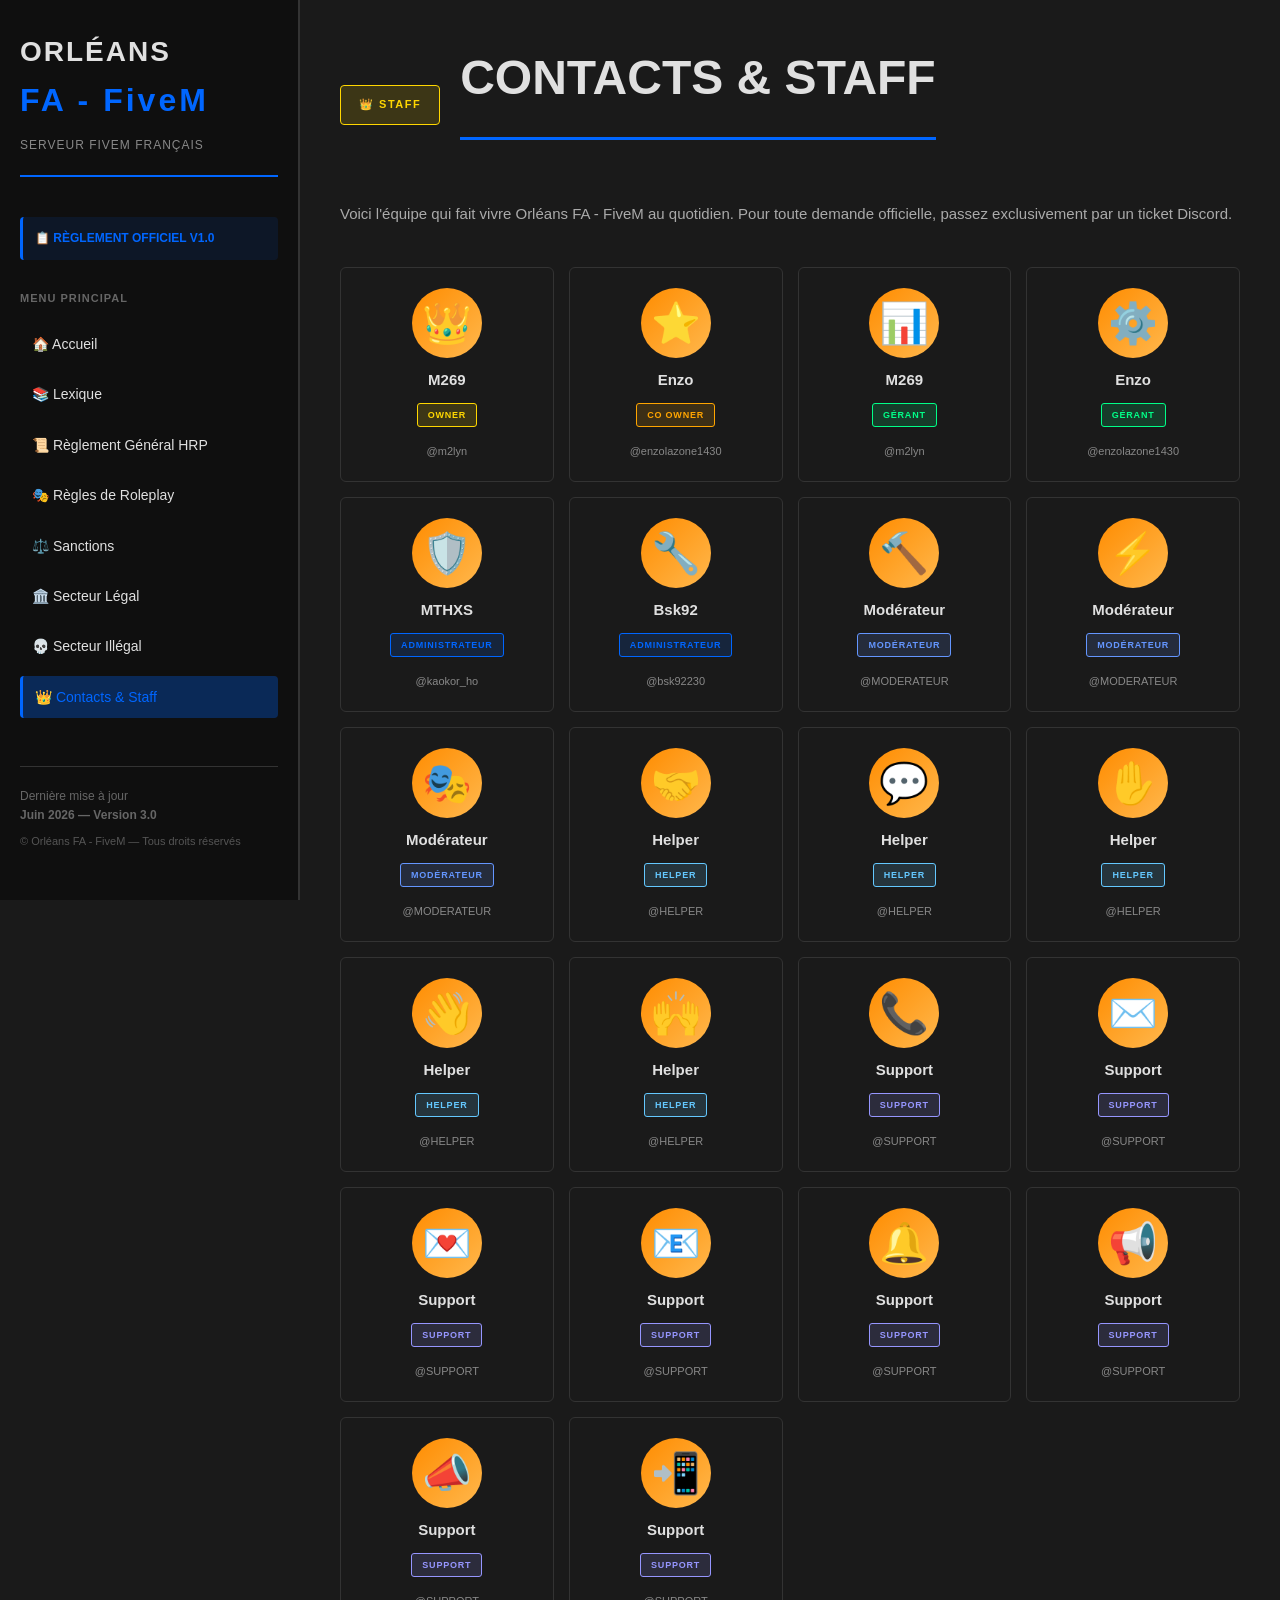
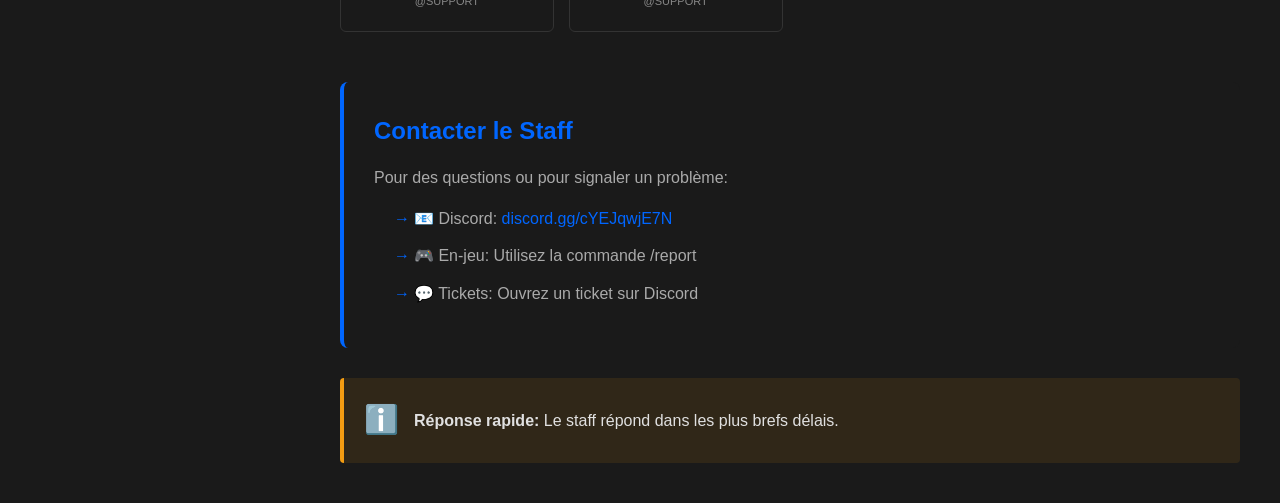
==== commit 1571dff1: "Add rotation scroll progress and first-load only animation" ====
--- a/pages/contacts-staff.html
+++ b/pages/contacts-staff.html
@@ -3,14 +3,14 @@
 <head>
     <meta charset="UTF-8">
     <meta name="viewport" content="width=device-width, initial-scale=1.0">
-    <title>Ã‰quipe Staff - OrlÃ©ans FA - FiveM</title>
+    <title>Équipe Staff - Orléans FA - FiveM</title>
     <link rel="stylesheet" href="../styles.css">
     <link rel="stylesheet" href="../staff-styles.css">
 </head>
 <body>
     <div class="loader-container" id="loaderContainer">
         <div class="loader">
-            <div class="loader-text">ORLÃ‰ANS FA - FIVEM</div>
+            <div class="loader-text">ORLÉANS FA - FIVEM</div>
             <div class="loader-bar"></div>
         </div>
     </div>
@@ -22,32 +22,32 @@
     <div class="container">
         <aside class="sidebar">
             <div class="logo-section">
-                <h1>ORLÃ‰ANS</h1>
+                <h1>ORLÉANS</h1>
                 <h2>FA - FiveM</h2>
-                <p class="subtitle">SERVEUR FIVEM FRANÃ‡AIS</p>
+                <p class="subtitle">SERVEUR FIVEM FRANÇAIS</p>
             </div>
 
             <div class="version-info">
-                <p class="version-title">ðŸ“‹ RÃˆGLEMENT OFFICIEL V1.0</p>
+                <p class="version-title">📋 RÈGLEMENT OFFICIEL V1.0</p>
             </div>
 
             <nav class="menu-principal">
                 <h3>MENU PRINCIPAL</h3>
                 <ul>
-                    <li><a href="../index.html" class="nav-link">ðŸ  Accueil</a></li>
-                    <li><a href="lexique.html" class="nav-link">ðŸ“š Lexique</a></li>
-                    <li><a href="reglement-general.html" class="nav-link">ðŸ“œ RÃ¨glement GÃ©nÃ©ral HRP</a></li>
-                    <li><a href="regles-roleplay.html" class="nav-link">ðŸŽ­ RÃ¨gles de Roleplay</a></li>
-                    <li><a href="sanctions.html" class="nav-link">âš–ï¸ Sanctions</a></li>
-                    <li><a href="secteur-legal.html" class="nav-link">ðŸ›ï¸ Secteur LÃ©gal</a></li>
-                    <li><a href="secteur-illegal.html" class="nav-link">ðŸ’€ Secteur IllÃ©gal</a></li>
-                    <li><a href="contacts-staff.html" class="nav-link active">ðŸ‘‘ Contacts & Staff</a></li>
+                    <li><a href="../index.html" class="nav-link">🏠 Accueil</a></li>
+                    <li><a href="lexique.html" class="nav-link">📚 Lexique</a></li>
+                    <li><a href="reglement-general.html" class="nav-link">📜 Règlement Général HRP</a></li>
+                    <li><a href="regles-roleplay.html" class="nav-link">🎭 Règles de Roleplay</a></li>
+                    <li><a href="sanctions.html" class="nav-link">⚖️ Sanctions</a></li>
+                    <li><a href="secteur-legal.html" class="nav-link">🏛️ Secteur Légal</a></li>
+                    <li><a href="secteur-illegal.html" class="nav-link">💀 Secteur Illégal</a></li>
+                    <li><a href="contacts-staff.html" class="nav-link active">👑 Contacts & Staff</a></li>
                 </ul>
             </nav>
 
             <div class="footer-sidebar">
-                <p>DerniÃ¨re mise Ã  jour<br><strong>Mai 2026 â€” Version 1.0</strong></p>
-                <p class="copyright">Â© OrlÃ©ans FA - FiveM â€” Tous droits rÃ©servÃ©s</p>
+                <p>Dernière mise à jour<br><strong>Juin 2026 — Version 3.0</strong></p>
+                <p class="copyright">© Orléans FA - FiveM — Tous droits réservés</p>
             </div>
         </aside>
 
@@ -60,18 +60,18 @@
         <main class="main-content">
             <div class="page-content staff-page">
                 <div class="staff-header">
-                    <div class="staff-badge">ðŸ‘‘ STAFF</div>
+                    <div class="staff-badge">👑 STAFF</div>
                     <h1 class="page-title">CONTACTS & STAFF</h1>
                 </div>
 
-                <p class="staff-intro">Voici l'Ã©quipe qui fait vivre OrlÃ©ans FA - FiveM au quotidien. Pour toute demande officielle, passez exclusivement par un ticket Discord.</p>
+                <p class="staff-intro">Voici l'équipe qui fait vivre Orléans FA - FiveM au quotidien. Pour toute demande officielle, passez exclusivement par un ticket Discord.</p>
 
                 <!-- ALL STAFF GRID -->
                 <div class="staff-grid">
                     <!-- OWNER -->
                     <div class="staff-card" data-role="Owner">
                         <div class="staff-card-hover-bar"></div>
-                        <div class="staff-avatar">ðŸ‘‘</div>
+                        <div class="staff-avatar">👑</div>
                         <h3 class="staff-name">M269</h3>
                         <div class="staff-role owner">Owner</div>
                         <p class="staff-discord">@m2lyn</p>
@@ -80,33 +80,33 @@
                     <!-- CO-OWNER -->
                     <div class="staff-card" data-role="Co Owner">
                         <div class="staff-card-hover-bar"></div>
-                        <div class="staff-avatar">â­</div>
+                        <div class="staff-avatar">⭐</div>
                         <h3 class="staff-name">Enzo</h3>
                         <div class="staff-role co-owner">Co Owner</div>
                         <p class="staff-discord">@enzolazone1430</p>
                     </div>
 
-                    <!-- GÃ‰RANTS -->
-                    <div class="staff-card" data-role="GÃ©rant">
-                        <div class="staff-card-hover-bar"></div>
-                        <div class="staff-avatar">ðŸ“Š</div>
+                    <!-- GÉRANTS -->
+                    <div class="staff-card" data-role="Gérant">
+                        <div class="staff-card-hover-bar"></div>
+                        <div class="staff-avatar">📊</div>
                         <h3 class="staff-name">M269</h3>
-                        <div class="staff-role gerant">GÃ©rant</div>
+                        <div class="staff-role gerant">Gérant</div>
                         <p class="staff-discord">@m2lyn</p>
                     </div>
 
-                    <div class="staff-card" data-role="GÃ©rant">
-                        <div class="staff-card-hover-bar"></div>
-                        <div class="staff-avatar">âš™ï¸</div>
+                    <div class="staff-card" data-role="Gérant">
+                        <div class="staff-card-hover-bar"></div>
+                        <div class="staff-avatar">⚙️</div>
                         <h3 class="staff-name">Enzo</h3>
-                        <div class="staff-role gerant">GÃ©rant</div>
+                        <div class="staff-role gerant">Gérant</div>
                         <p class="staff-discord">@enzolazone1430</p>
                     </div>
 
                     <!-- ADMINISTRATEURS -->
                     <div class="staff-card" data-role="Administrateur">
                         <div class="staff-card-hover-bar"></div>
-                        <div class="staff-avatar">ðŸ›¡ï¸</div>
+                        <div class="staff-avatar">🛡️</div>
                         <h3 class="staff-name">MTHXS</h3>
                         <div class="staff-role admin">Administrateur</div>
                         <p class="staff-discord">@kaokor_ho</p>
@@ -114,73 +114,73 @@
 
                     <div class="staff-card" data-role="Administrateur">
                         <div class="staff-card-hover-bar"></div>
-                        <div class="staff-avatar">ðŸ”§</div>
+                        <div class="staff-avatar">🔧</div>
                         <h3 class="staff-name">Bsk92</h3>
                         <div class="staff-role admin">Administrateur</div>
                         <p class="staff-discord">@bsk92230</p>
                     </div>
 
-                    <!-- MODÃ‰RATEURS -->
-                    <div class="staff-card" data-role="ModÃ©rateur">
-                        <div class="staff-card-hover-bar"></div>
-                        <div class="staff-avatar">ðŸ”¨</div>
-                        <h3 class="staff-name">ModÃ©rateur</h3>
-                        <div class="staff-role moderator">ModÃ©rateur</div>
+                    <!-- MODÉRATEURS -->
+                    <div class="staff-card" data-role="Modérateur">
+                        <div class="staff-card-hover-bar"></div>
+                        <div class="staff-avatar">🔨</div>
+                        <h3 class="staff-name">Modérateur</h3>
+                        <div class="staff-role moderator">Modérateur</div>
                         <p class="staff-discord">@MODERATEUR</p>
                     </div>
 
-                    <div class="staff-card" data-role="ModÃ©rateur">
-                        <div class="staff-card-hover-bar"></div>
-                        <div class="staff-avatar">âš¡</div>
-                        <h3 class="staff-name">ModÃ©rateur</h3>
-                        <div class="staff-role moderator">ModÃ©rateur</div>
+                    <div class="staff-card" data-role="Modérateur">
+                        <div class="staff-card-hover-bar"></div>
+                        <div class="staff-avatar">⚡</div>
+                        <h3 class="staff-name">Modérateur</h3>
+                        <div class="staff-role moderator">Modérateur</div>
                         <p class="staff-discord">@MODERATEUR</p>
                     </div>
 
-                    <div class="staff-card" data-role="ModÃ©rateur">
-                        <div class="staff-card-hover-bar"></div>
-                        <div class="staff-avatar">ðŸŽ­</div>
-                        <h3 class="staff-name">ModÃ©rateur</h3>
-                        <div class="staff-role moderator">ModÃ©rateur</div>
+                    <div class="staff-card" data-role="Modérateur">
+                        <div class="staff-card-hover-bar"></div>
+                        <div class="staff-avatar">🎭</div>
+                        <h3 class="staff-name">Modérateur</h3>
+                        <div class="staff-role moderator">Modérateur</div>
                         <p class="staff-discord">@MODERATEUR</p>
                     </div>
 
                     <!-- HELPERS -->
                     <div class="staff-card" data-role="Helper">
                         <div class="staff-card-hover-bar"></div>
-                        <div class="staff-avatar">ðŸ¤</div>
-                        <h3 class="staff-name">Helper</h3>
-                        <div class="staff-role helper">Helper</div>
-                        <p class="staff-discord">@HELPER</p>
-                    </div>
-
-                    <div class="staff-card" data-role="Helper">
-                        <div class="staff-card-hover-bar"></div>
-                        <div class="staff-avatar">ðŸ’¬</div>
-                        <h3 class="staff-name">Helper</h3>
-                        <div class="staff-role helper">Helper</div>
-                        <p class="staff-discord">@HELPER</p>
-                    </div>
-
-                    <div class="staff-card" data-role="Helper">
-                        <div class="staff-card-hover-bar"></div>
-                        <div class="staff-avatar">âœ‹</div>
-                        <h3 class="staff-name">Helper</h3>
-                        <div class="staff-role helper">Helper</div>
-                        <p class="staff-discord">@HELPER</p>
-                    </div>
-
-                    <div class="staff-card" data-role="Helper">
-                        <div class="staff-card-hover-bar"></div>
-                        <div class="staff-avatar">ðŸ‘‹</div>
-                        <h3 class="staff-name">Helper</h3>
-                        <div class="staff-role helper">Helper</div>
-                        <p class="staff-discord">@HELPER</p>
-                    </div>
-
-                    <div class="staff-card" data-role="Helper">
-                        <div class="staff-card-hover-bar"></div>
-                        <div class="staff-avatar">ðŸ™Œ</div>
+                        <div class="staff-avatar">🤝</div>
+                        <h3 class="staff-name">Helper</h3>
+                        <div class="staff-role helper">Helper</div>
+                        <p class="staff-discord">@HELPER</p>
+                    </div>
+
+                    <div class="staff-card" data-role="Helper">
+                        <div class="staff-card-hover-bar"></div>
+                        <div class="staff-avatar">💬</div>
+                        <h3 class="staff-name">Helper</h3>
+                        <div class="staff-role helper">Helper</div>
+                        <p class="staff-discord">@HELPER</p>
+                    </div>
+
+                    <div class="staff-card" data-role="Helper">
+                        <div class="staff-card-hover-bar"></div>
+                        <div class="staff-avatar">✋</div>
+                        <h3 class="staff-name">Helper</h3>
+                        <div class="staff-role helper">Helper</div>
+                        <p class="staff-discord">@HELPER</p>
+                    </div>
+
+                    <div class="staff-card" data-role="Helper">
+                        <div class="staff-card-hover-bar"></div>
+                        <div class="staff-avatar">👋</div>
+                        <h3 class="staff-name">Helper</h3>
+                        <div class="staff-role helper">Helper</div>
+                        <p class="staff-discord">@HELPER</p>
+                    </div>
+
+                    <div class="staff-card" data-role="Helper">
+                        <div class="staff-card-hover-bar"></div>
+                        <div class="staff-avatar">🙌</div>
                         <h3 class="staff-name">Helper</h3>
                         <div class="staff-role helper">Helper</div>
                         <p class="staff-discord">@HELPER</p>
@@ -189,63 +189,63 @@
                     <!-- SUPPORT -->
                     <div class="staff-card" data-role="Support">
                         <div class="staff-card-hover-bar"></div>
-                        <div class="staff-avatar">ðŸ“ž</div>
-                        <h3 class="staff-name">Support</h3>
-                        <div class="staff-role support">Support</div>
-                        <p class="staff-discord">@SUPPORT</p>
-                    </div>
-
-                    <div class="staff-card" data-role="Support">
-                        <div class="staff-card-hover-bar"></div>
-                        <div class="staff-avatar">âœ‰ï¸</div>
-                        <h3 class="staff-name">Support</h3>
-                        <div class="staff-role support">Support</div>
-                        <p class="staff-discord">@SUPPORT</p>
-                    </div>
-
-                    <div class="staff-card" data-role="Support">
-                        <div class="staff-card-hover-bar"></div>
-                        <div class="staff-avatar">ðŸ’Œ</div>
-                        <h3 class="staff-name">Support</h3>
-                        <div class="staff-role support">Support</div>
-                        <p class="staff-discord">@SUPPORT</p>
-                    </div>
-
-                    <div class="staff-card" data-role="Support">
-                        <div class="staff-card-hover-bar"></div>
-                        <div class="staff-avatar">ðŸ“§</div>
-                        <h3 class="staff-name">Support</h3>
-                        <div class="staff-role support">Support</div>
-                        <p class="staff-discord">@SUPPORT</p>
-                    </div>
-
-                    <div class="staff-card" data-role="Support">
-                        <div class="staff-card-hover-bar"></div>
-                        <div class="staff-avatar">ðŸ””</div>
-                        <h3 class="staff-name">Support</h3>
-                        <div class="staff-role support">Support</div>
-                        <p class="staff-discord">@SUPPORT</p>
-                    </div>
-
-                    <div class="staff-card" data-role="Support">
-                        <div class="staff-card-hover-bar"></div>
-                        <div class="staff-avatar">ðŸ“¢</div>
-                        <h3 class="staff-name">Support</h3>
-                        <div class="staff-role support">Support</div>
-                        <p class="staff-discord">@SUPPORT</p>
-                    </div>
-
-                    <div class="staff-card" data-role="Support">
-                        <div class="staff-card-hover-bar"></div>
-                        <div class="staff-avatar">ðŸ“£</div>
-                        <h3 class="staff-name">Support</h3>
-                        <div class="staff-role support">Support</div>
-                        <p class="staff-discord">@SUPPORT</p>
-                    </div>
-
-                    <div class="staff-card" data-role="Support">
-                        <div class="staff-card-hover-bar"></div>
-                        <div class="staff-avatar">ðŸ“²</div>
+                        <div class="staff-avatar">📞</div>
+                        <h3 class="staff-name">Support</h3>
+                        <div class="staff-role support">Support</div>
+                        <p class="staff-discord">@SUPPORT</p>
+                    </div>
+
+                    <div class="staff-card" data-role="Support">
+                        <div class="staff-card-hover-bar"></div>
+                        <div class="staff-avatar">✉️</div>
+                        <h3 class="staff-name">Support</h3>
+                        <div class="staff-role support">Support</div>
+                        <p class="staff-discord">@SUPPORT</p>
+                    </div>
+
+                    <div class="staff-card" data-role="Support">
+                        <div class="staff-card-hover-bar"></div>
+                        <div class="staff-avatar">💌</div>
+                        <h3 class="staff-name">Support</h3>
+                        <div class="staff-role support">Support</div>
+                        <p class="staff-discord">@SUPPORT</p>
+                    </div>
+
+                    <div class="staff-card" data-role="Support">
+                        <div class="staff-card-hover-bar"></div>
+                        <div class="staff-avatar">📧</div>
+                        <h3 class="staff-name">Support</h3>
+                        <div class="staff-role support">Support</div>
+                        <p class="staff-discord">@SUPPORT</p>
+                    </div>
+
+                    <div class="staff-card" data-role="Support">
+                        <div class="staff-card-hover-bar"></div>
+                        <div class="staff-avatar">🔔</div>
+                        <h3 class="staff-name">Support</h3>
+                        <div class="staff-role support">Support</div>
+                        <p class="staff-discord">@SUPPORT</p>
+                    </div>
+
+                    <div class="staff-card" data-role="Support">
+                        <div class="staff-card-hover-bar"></div>
+                        <div class="staff-avatar">📢</div>
+                        <h3 class="staff-name">Support</h3>
+                        <div class="staff-role support">Support</div>
+                        <p class="staff-discord">@SUPPORT</p>
+                    </div>
+
+                    <div class="staff-card" data-role="Support">
+                        <div class="staff-card-hover-bar"></div>
+                        <div class="staff-avatar">📣</div>
+                        <h3 class="staff-name">Support</h3>
+                        <div class="staff-role support">Support</div>
+                        <p class="staff-discord">@SUPPORT</p>
+                    </div>
+
+                    <div class="staff-card" data-role="Support">
+                        <div class="staff-card-hover-bar"></div>
+                        <div class="staff-avatar">📲</div>
                         <h3 class="staff-name">Support</h3>
                         <div class="staff-role support">Support</div>
                         <p class="staff-discord">@SUPPORT</p>
@@ -255,17 +255,17 @@
                 <!-- CONTACT INFO -->
                 <div class="contact-section">
                     <h2>Contacter le Staff</h2>
-                    <p>Pour des questions ou pour signaler un problÃ¨me:</p>
+                    <p>Pour des questions ou pour signaler un problème:</p>
                     <ul>
-                        <li>ðŸ“§ Discord: <a href="https://discord.gg/cYEJqwjE7N" target="_blank" style="color: #0066FF; text-decoration: none;">discord.gg/cYEJqwjE7N</a></li>
-                        <li>ðŸŽ® En-jeu: Utilisez la commande /report</li>
-                        <li>ðŸ’¬ Tickets: Ouvrez un ticket sur Discord</li>
+                        <li>📧 Discord: <a href="https://discord.gg/cYEJqwjE7N" target="_blank" style="color: #0066FF; text-decoration: none;">discord.gg/cYEJqwjE7N</a></li>
+                        <li>🎮 En-jeu: Utilisez la commande /report</li>
+                        <li>💬 Tickets: Ouvrez un ticket sur Discord</li>
                     </ul>
                 </div>
 
                 <div class="alert-banner">
-                    <span class="alert-icon">â„¹ï¸</span>
-                    <p><strong>RÃ©ponse rapide:</strong> Le staff rÃ©pond dans les plus brefs dÃ©lais.</p>
+                    <span class="alert-icon">ℹ️</span>
+                    <p><strong>Réponse rapide:</strong> Le staff répond dans les plus brefs délais.</p>
                 </div>
             </div>
         </main>
--- a/styles.css
+++ b/styles.css
@@ -1,4 +1,4 @@
-* {
+﻿* {
     margin: 0;
     padding: 0;
     box-sizing: border-box;
--- a/staff-styles.css
+++ b/staff-styles.css
@@ -1,4 +1,4 @@
-/* === STAFF PAGE STYLES === */
+﻿/* === STAFF PAGE STYLES === */
 
 .staff-page {
     padding: 40px;
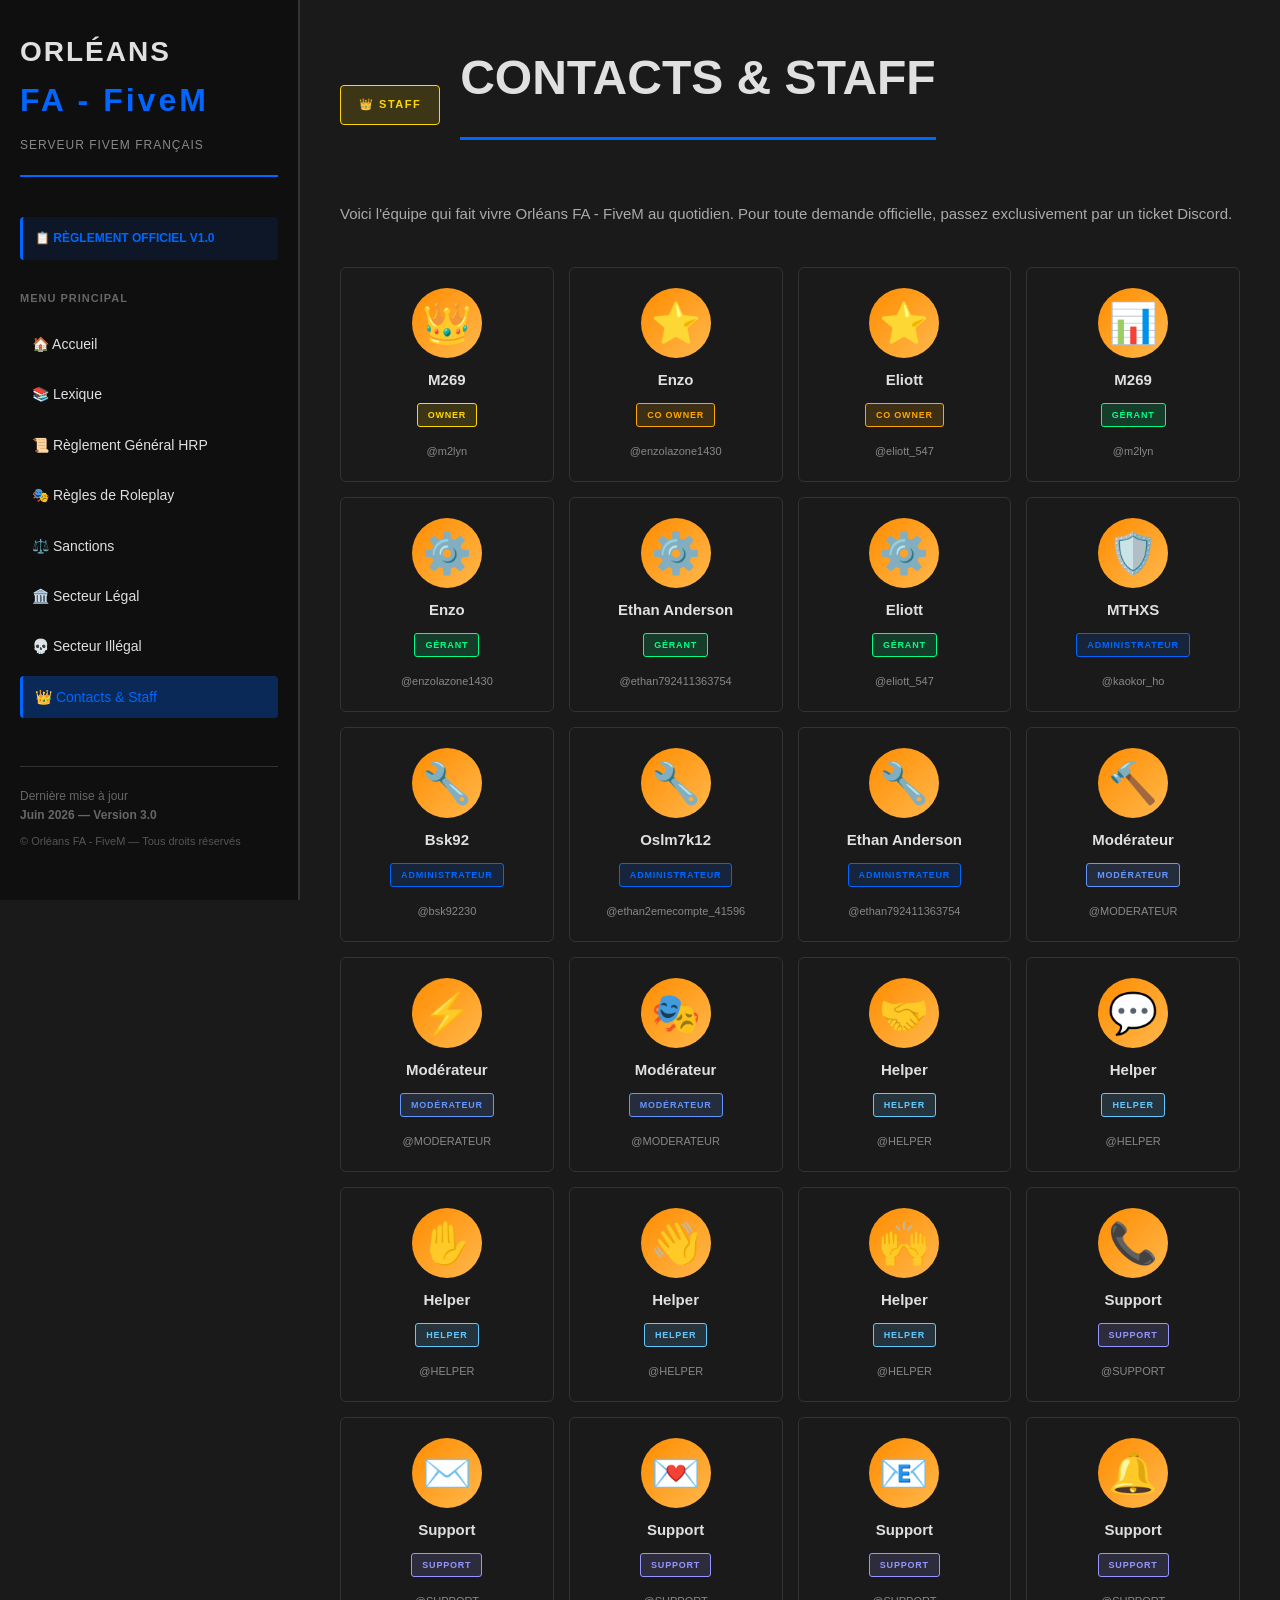
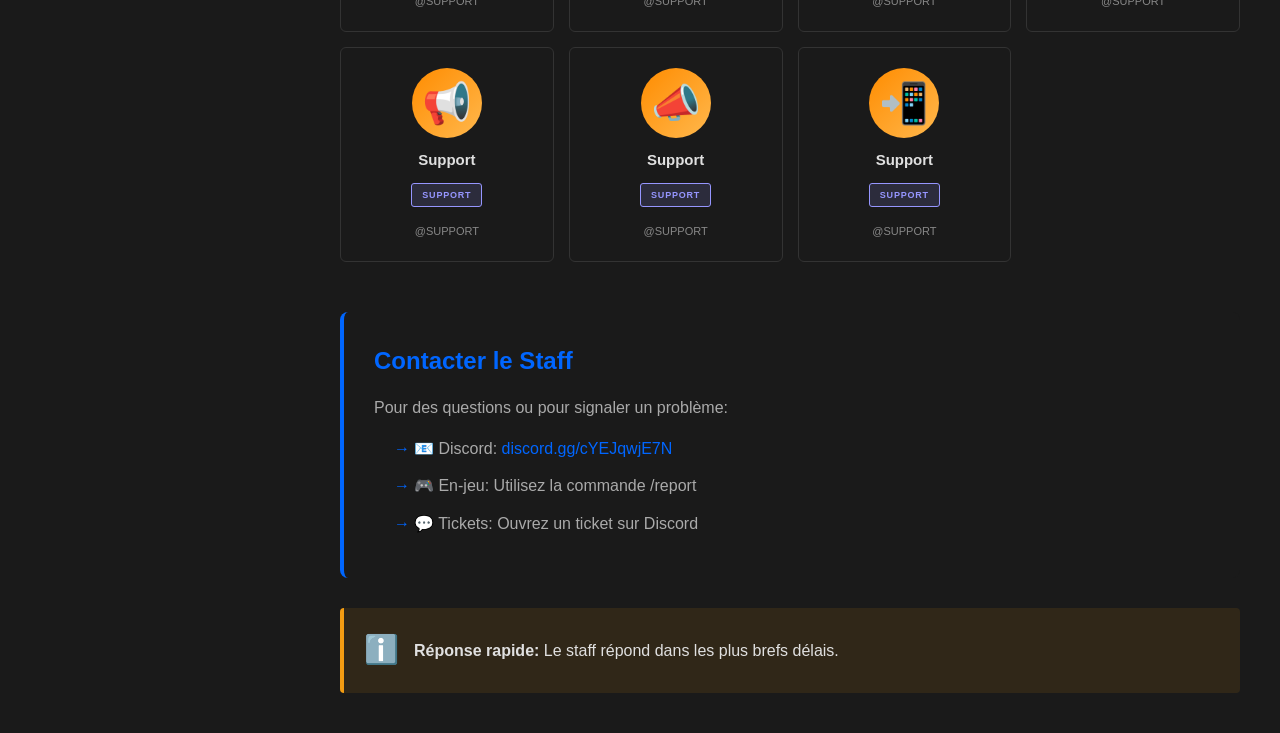
==== commit d1b44a32: "Fix scroll bar position, loading screen, and page title" ====
--- a/pages/contacts-staff.html
+++ b/pages/contacts-staff.html
@@ -17,7 +17,7 @@
 
     <div class="scroll-progress" id="scrollProgress"></div>
 
-    <button id="scrollToTopBtn"></button>
+    <button id="scrollToTopBtn" title="Retour en haut" aria-label="Retour en haut"></button>
 
     <div class="container">
         <aside class="sidebar">
@@ -86,6 +86,14 @@
                         <p class="staff-discord">@enzolazone1430</p>
                     </div>
 
+                    <div class="staff-card" data-role="Co Owner">
+                        <div class="staff-card-hover-bar"></div>
+                        <div class="staff-avatar">⭐</div>
+                        <h3 class="staff-name">Eliott</h3>
+                        <div class="staff-role co-owner">Co Owner</div>
+                        <p class="staff-discord">@eliott_547</p>
+                    </div>
+
                     <!-- GÉRANTS -->
                     <div class="staff-card" data-role="Gérant">
                         <div class="staff-card-hover-bar"></div>
@@ -103,6 +111,22 @@
                         <p class="staff-discord">@enzolazone1430</p>
                     </div>
 
+                    <div class="staff-card" data-role="Gérant">
+                        <div class="staff-card-hover-bar"></div>
+                        <div class="staff-avatar">⚙️</div>
+                        <h3 class="staff-name">Ethan Anderson</h3>
+                        <div class="staff-role gerant">Gérant</div>
+                        <p class="staff-discord">@ethan792411363754</p>
+                    </div>
+
+                    <div class="staff-card" data-role="Gérant">
+                        <div class="staff-card-hover-bar"></div>
+                        <div class="staff-avatar">⚙️</div>
+                        <h3 class="staff-name">Eliott</h3>
+                        <div class="staff-role gerant">Gérant</div>
+                        <p class="staff-discord">@eliott_547</p>
+                    </div>
+
                     <!-- ADMINISTRATEURS -->
                     <div class="staff-card" data-role="Administrateur">
                         <div class="staff-card-hover-bar"></div>
@@ -118,6 +142,22 @@
                         <h3 class="staff-name">Bsk92</h3>
                         <div class="staff-role admin">Administrateur</div>
                         <p class="staff-discord">@bsk92230</p>
+                    </div>
+
+                    <div class="staff-card" data-role="Administrateur">
+                        <div class="staff-card-hover-bar"></div>
+                        <div class="staff-avatar">🔧</div>
+                        <h3 class="staff-name">Oslm7k12</h3>
+                        <div class="staff-role admin">Administrateur</div>
+                        <p class="staff-discord">@ethan2emecompte_41596</p>
+                    </div>
+
+                    <div class="staff-card" data-role="Administrateur">
+                        <div class="staff-card-hover-bar"></div>
+                        <div class="staff-avatar">🔧</div>
+                        <h3 class="staff-name">Ethan Anderson</h3>
+                        <div class="staff-role admin">Administrateur</div>
+                        <p class="staff-discord">@ethan792411363754</p>
                     </div>
 
                     <!-- MODÉRATEURS -->
@@ -274,4 +314,4 @@
     <script src="../script.js"></script>
     <script src="../staff-script.js"></script>
 </body>
-</html>+</html>
--- a/styles.css
+++ b/styles.css
@@ -132,7 +132,7 @@
     display: none;
     align-items: center;
     justify-content: center;
-    z-index: 999;
+    z-index: 9999;
     transition: all 0.3s ease;
     box-shadow: 0 4px 15px rgba(0, 102, 255, 0.3);
 }
@@ -1172,10 +1172,11 @@
     }
 
     #scrollToTopBtn {
-        bottom: 25px;
-        right: 25px;
+        bottom: max(25px, env(safe-area-inset-bottom));
+        right: max(25px, env(safe-area-inset-right));
         width: 45px;
         height: 45px;
+        z-index: 9999;
     }
 
     #scrollToTopBtn::before {
@@ -1260,10 +1261,11 @@
     }
 
     #scrollToTopBtn {
-        bottom: 20px;
-        right: 20px;
+        bottom: max(20px, env(safe-area-inset-bottom));
+        right: max(20px, env(safe-area-inset-right));
         width: 40px;
         height: 40px;
+        z-index: 9999;
     }
 
     #scrollToTopBtn::before {
